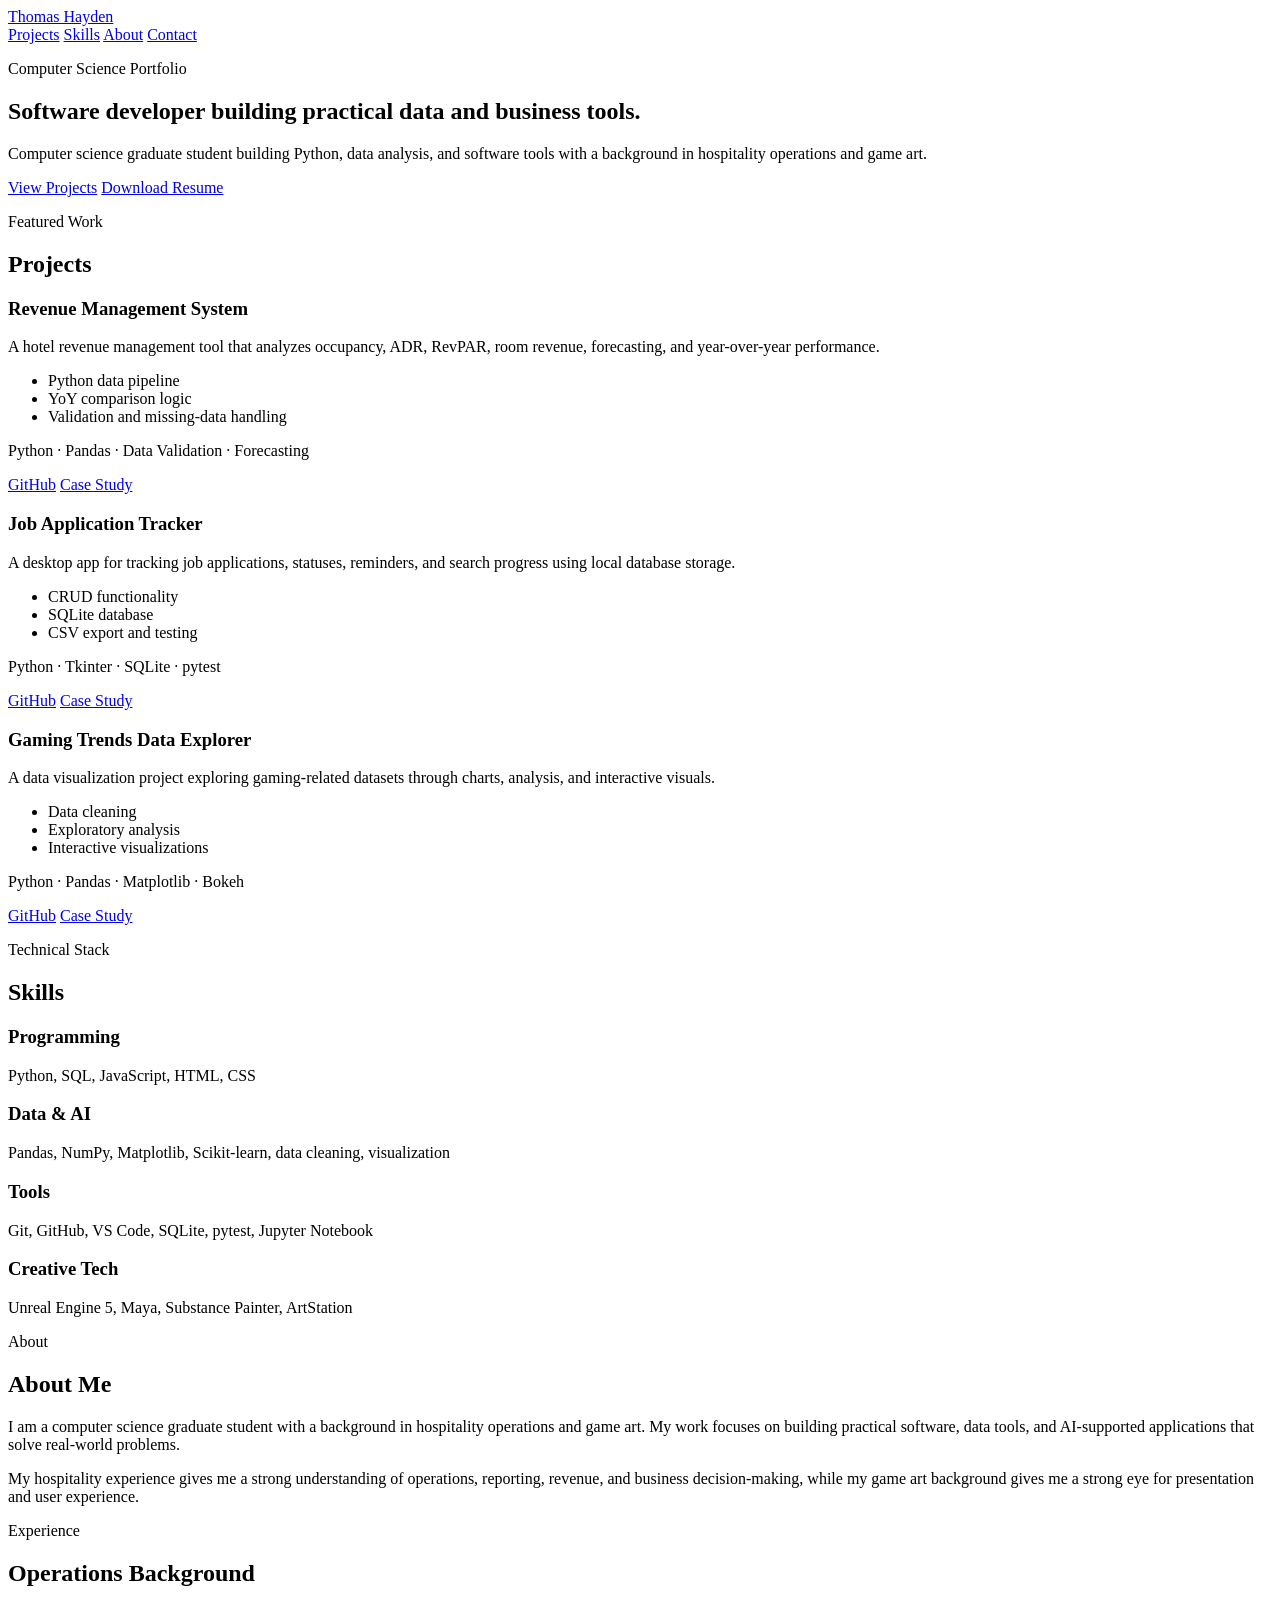
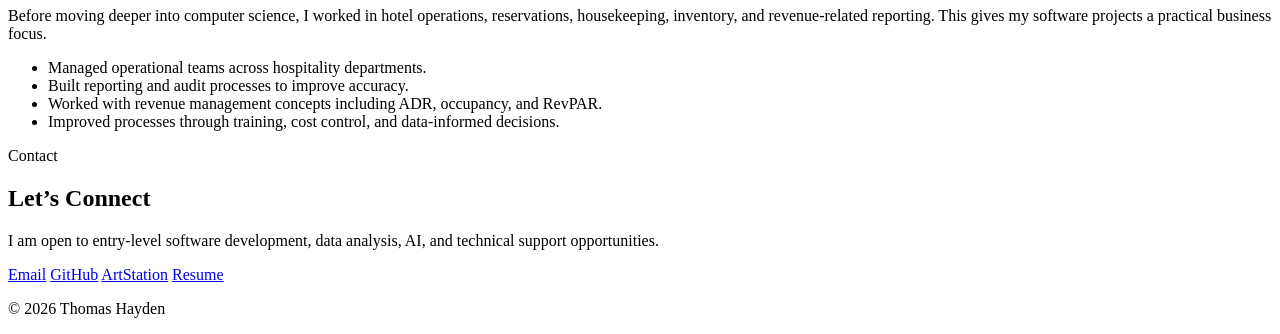
==== index.html @ ca27a449 "Create index.html for personal portfolio This is a new HTML file for a personal portfolio website, d" ====
<!DOCTYPE html>
<html lang="en">
<head>
  <meta charset="UTF-8" />
  <meta name="viewport" content="width=device-width, initial-scale=1.0" />

  <title>Thomas Hayden | Software Developer</title>
  <meta
    name="description"
    content="Thomas Hayden is a computer science graduate student building Python, data analysis, and software tools with a background in hospitality operations and game art."
  />

  <link rel="stylesheet" href="style.css" />
</head>
<body>

  <header class="site-header">
    <nav class="nav">
      <a href="#" class="logo">Thomas Hayden</a>

      <div class="nav-links">
        <a href="#projects">Projects</a>
        <a href="#skills">Skills</a>
        <a href="#about">About</a>
        <a href="#contact">Contact</a>
      </div>
    </nav>

    <section class="hero">
      <p class="eyebrow">Computer Science Portfolio</p>
      <h1>Software developer building practical data and business tools.</h1>
      <p class="hero-text">
        Computer science graduate student building Python, data analysis, and software tools
        with a background in hospitality operations and game art.
      </p>

      <div class="hero-buttons">
        <a href="#projects" class="button primary">View Projects</a>
        <a href="assets/resume.pdf" class="button secondary">Download Resume</a>
      </div>
    </section>
  </header>

  <main>

    <section id="projects" class="section">
      <div class="section-heading">
        <p class="eyebrow">Featured Work</p>
        <h2>Projects</h2>
      </div>

      <div class="project-grid">

        <article class="project-card">
          <h3>Revenue Management System</h3>
          <p>
            A hotel revenue management tool that analyzes occupancy, ADR, RevPAR,
            room revenue, forecasting, and year-over-year performance.
          </p>
          <ul>
            <li>Python data pipeline</li>
            <li>YoY comparison logic</li>
            <li>Validation and missing-data handling</li>
          </ul>
          <p class="tech">Python · Pandas · Data Validation · Forecasting</p>
          <div class="project-links">
            <a href="#">GitHub</a>
            <a href="#">Case Study</a>
          </div>
        </article>

        <article class="project-card">
          <h3>Job Application Tracker</h3>
          <p>
            A desktop app for tracking job applications, statuses, reminders,
            and search progress using local database storage.
          </p>
          <ul>
            <li>CRUD functionality</li>
            <li>SQLite database</li>
            <li>CSV export and testing</li>
          </ul>
          <p class="tech">Python · Tkinter · SQLite · pytest</p>
          <div class="project-links">
            <a href="#">GitHub</a>
            <a href="#">Case Study</a>
          </div>
        </article>

        <article class="project-card">
          <h3>Gaming Trends Data Explorer</h3>
          <p>
            A data visualization project exploring gaming-related datasets
            through charts, analysis, and interactive visuals.
          </p>
          <ul>
            <li>Data cleaning</li>
            <li>Exploratory analysis</li>
            <li>Interactive visualizations</li>
          </ul>
          <p class="tech">Python · Pandas · Matplotlib · Bokeh</p>
          <div class="project-links">
            <a href="#">GitHub</a>
            <a href="#">Case Study</a>
          </div>
        </article>

      </div>
    </section>

    <section id="skills" class="section">
      <div class="section-heading">
        <p class="eyebrow">Technical Stack</p>
        <h2>Skills</h2>
      </div>

      <div class="skills-grid">
        <div>
          <h3>Programming</h3>
          <p>Python, SQL, JavaScript, HTML, CSS</p>
        </div>

        <div>
          <h3>Data & AI</h3>
          <p>Pandas, NumPy, Matplotlib, Scikit-learn, data cleaning, visualization</p>
        </div>

        <div>
          <h3>Tools</h3>
          <p>Git, GitHub, VS Code, SQLite, pytest, Jupyter Notebook</p>
        </div>

        <div>
          <h3>Creative Tech</h3>
          <p>Unreal Engine 5, Maya, Substance Painter, ArtStation</p>
        </div>
      </div>
    </section>

    <section id="about" class="section about-section">
      <div class="section-heading">
        <p class="eyebrow">About</p>
        <h2>About Me</h2>
      </div>

      <p>
        I am a computer science graduate student with a background in hospitality
        operations and game art. My work focuses on building practical software,
        data tools, and AI-supported applications that solve real-world problems.
      </p>

      <p>
        My hospitality experience gives me a strong understanding of operations,
        reporting, revenue, and business decision-making, while my game art background
        gives me a strong eye for presentation and user experience.
      </p>
    </section>

    <section class="section">
      <div class="section-heading">
        <p class="eyebrow">Experience</p>
        <h2>Operations Background</h2>
      </div>

      <div class="experience-card">
        <p>
          Before moving deeper into computer science, I worked in hotel operations,
          reservations, housekeeping, inventory, and revenue-related reporting.
          This gives my software projects a practical business focus.
        </p>

        <ul>
          <li>Managed operational teams across hospitality departments.</li>
          <li>Built reporting and audit processes to improve accuracy.</li>
          <li>Worked with revenue management concepts including ADR, occupancy, and RevPAR.</li>
          <li>Improved processes through training, cost control, and data-informed decisions.</li>
        </ul>
      </div>
    </section>

    <section id="contact" class="section contact-section">
      <div class="section-heading">
        <p class="eyebrow">Contact</p>
        <h2>Let’s Connect</h2>
      </div>

      <p>
        I am open to entry-level software development, data analysis, AI,
        and technical support opportunities.
      </p>

      <div class="contact-links">
        <a href="mailto:cs.thomash@gmail.com">Email</a>
        <a href="https://github.com/l0ckendl0l">GitHub</a>
        <a href="https://www.artstation.com/lockend">ArtStation</a>
        <a href="assets/resume.pdf">Resume</a>
      </div>
    </section>

  </main>

  <footer>
    <p>© 2026 Thomas Hayden</p>
  </footer>

</body>
</html>
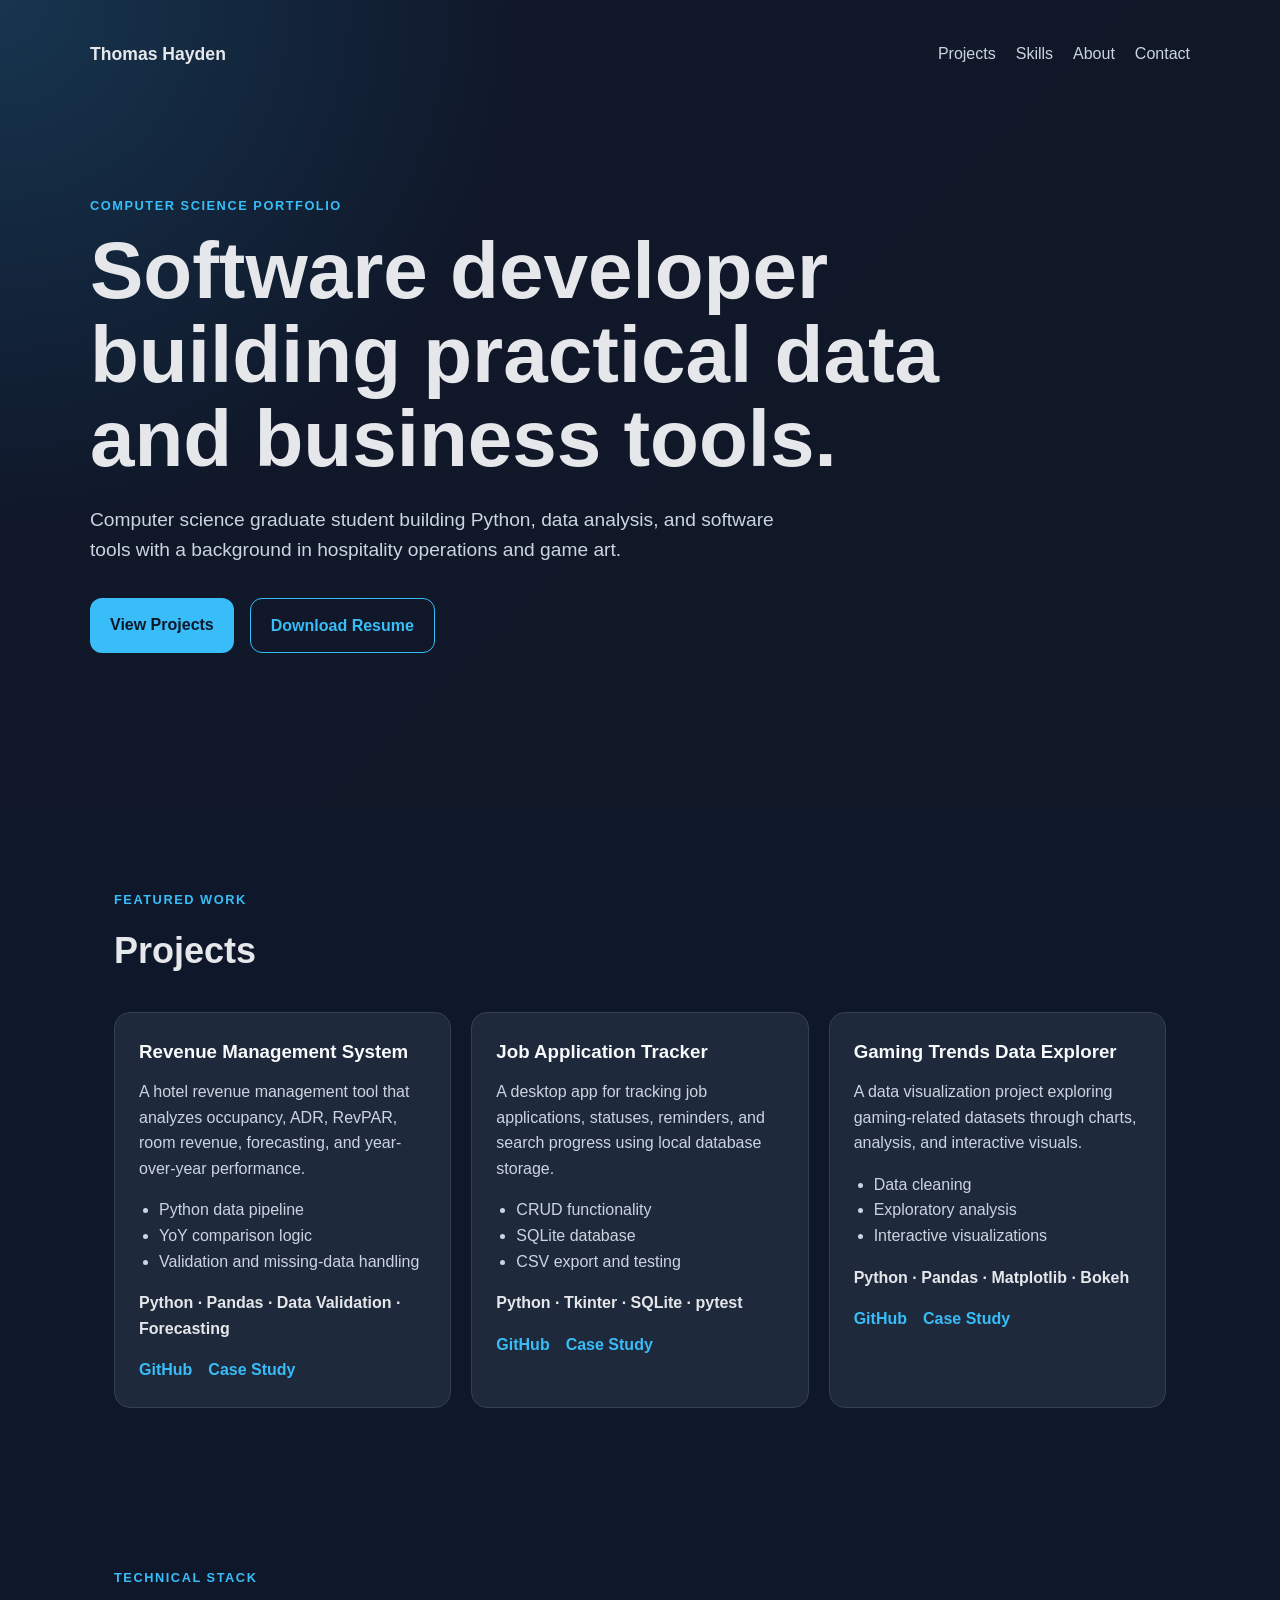
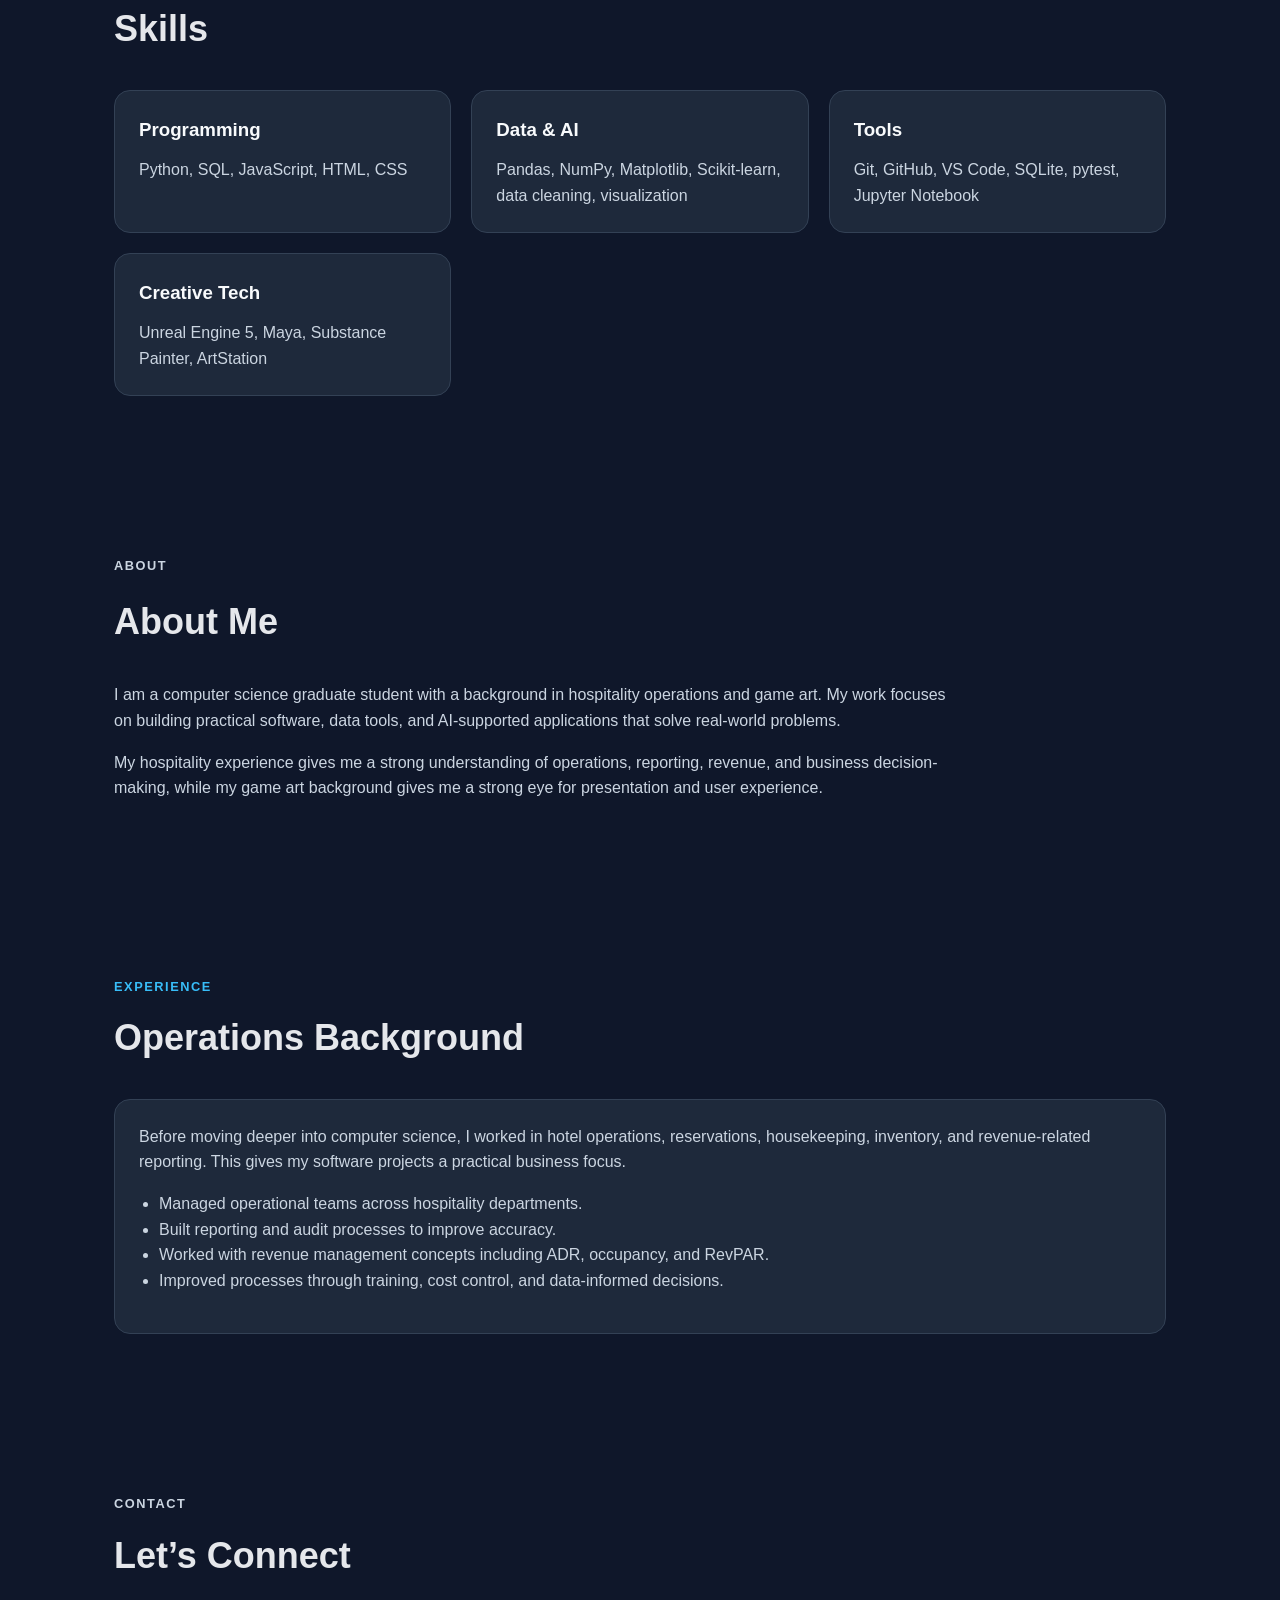
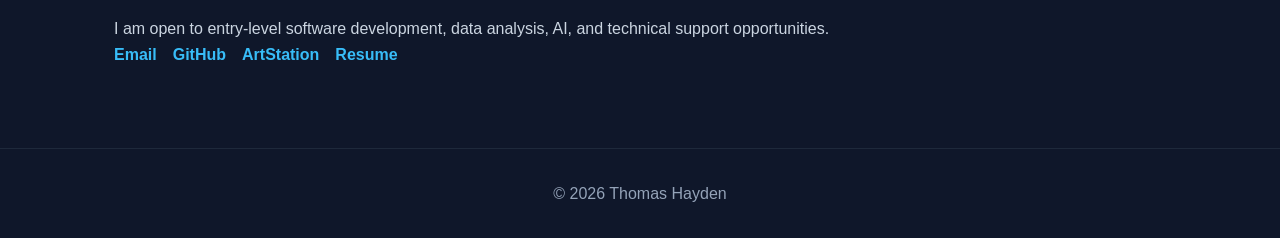
==== commit e2d14124: "Add favicon links and web manifest to index.html Added multiple favicon links and a manifest for bet" ====
--- a/index.html
+++ b/index.html
@@ -9,6 +9,12 @@
     name="description"
     content="Thomas Hayden is a computer science graduate student building Python, data analysis, and software tools with a background in hospitality operations and game art."
   />
+
+  <link rel="icon" href="favicon.ico" />
+  <link rel="icon" type="image/png" sizes="32x32" href="favicon-32x32.png" />
+  <link rel="icon" type="image/png" sizes="16x16" href="favicon-16x16.png" />
+  <link rel="apple-touch-icon" href="apple-touch-icon.png" />
+  <link rel="manifest" href="site.webmanifest" />
 
   <link rel="stylesheet" href="style.css" />
 </head>
--- a/style.css
+++ b/style.css
@@ -0,0 +1,197 @@
+* {
+  box-sizing: border-box;
+  margin: 0;
+  padding: 0;
+}
+
+html {
+  scroll-behavior: smooth;
+}
+
+body {
+  font-family: Arial, Helvetica, sans-serif;
+  background: #0f172a;
+  color: #e5e7eb;
+  line-height: 1.6;
+}
+
+a {
+  color: inherit;
+  text-decoration: none;
+}
+
+.site-header {
+  min-height: 90vh;
+  padding: 1.5rem;
+  background:
+    radial-gradient(circle at top left, rgba(56, 189, 248, 0.18), transparent 35%),
+    linear-gradient(135deg, #0f172a, #111827);
+}
+
+.nav {
+  max-width: 1100px;
+  margin: 0 auto;
+  padding: 1rem 0;
+  display: flex;
+  justify-content: space-between;
+  align-items: center;
+}
+
+.logo {
+  font-weight: 700;
+  font-size: 1.1rem;
+}
+
+.nav-links {
+  display: flex;
+  gap: 1.25rem;
+  color: #cbd5e1;
+}
+
+.nav-links a:hover {
+  color: #38bdf8;
+}
+
+.hero {
+  max-width: 1100px;
+  margin: 0 auto;
+  padding: 7rem 0 4rem;
+}
+
+.eyebrow {
+  color: #38bdf8;
+  font-weight: 700;
+  text-transform: uppercase;
+  letter-spacing: 0.12em;
+  font-size: 0.8rem;
+  margin-bottom: 0.75rem;
+}
+
+.hero h1 {
+  max-width: 850px;
+  font-size: clamp(2.5rem, 7vw, 5rem);
+  line-height: 1.05;
+  margin-bottom: 1.5rem;
+}
+
+.hero-text {
+  max-width: 700px;
+  color: #cbd5e1;
+  font-size: 1.2rem;
+  margin-bottom: 2rem;
+}
+
+.hero-buttons,
+.contact-links,
+.project-links {
+  display: flex;
+  flex-wrap: wrap;
+  gap: 1rem;
+}
+
+.button {
+  padding: 0.85rem 1.25rem;
+  border-radius: 0.75rem;
+  font-weight: 700;
+}
+
+.button.primary {
+  background: #38bdf8;
+  color: #0f172a;
+}
+
+.button.secondary {
+  border: 1px solid #38bdf8;
+  color: #38bdf8;
+}
+
+.section {
+  max-width: 1100px;
+  margin: 0 auto;
+  padding: 5rem 1.5rem;
+}
+
+.section-heading {
+  margin-bottom: 2rem;
+}
+
+.section h2 {
+  font-size: 2.25rem;
+}
+
+.project-grid,
+.skills-grid {
+  display: grid;
+  grid-template-columns: repeat(3, 1fr);
+  gap: 1.25rem;
+}
+
+.project-card,
+.skills-grid div,
+.experience-card {
+  background: #1e293b;
+  border: 1px solid #334155;
+  border-radius: 1rem;
+  padding: 1.5rem;
+}
+
+.project-card h3,
+.skills-grid h3 {
+  margin-bottom: 0.75rem;
+  color: #f8fafc;
+}
+
+.project-card p,
+.skills-grid p,
+.about-section p,
+.experience-card p,
+.contact-section p {
+  color: #cbd5e1;
+}
+
+.project-card ul,
+.experience-card ul {
+  margin: 1rem 0 1rem 1.25rem;
+  color: #cbd5e1;
+}
+
+.tech {
+  font-weight: 700;
+  color: #e5e7eb !important;
+  margin-bottom: 1rem;
+}
+
+.project-links a,
+.contact-links a {
+  color: #38bdf8;
+  font-weight: 700;
+}
+
+.about-section p {
+  max-width: 850px;
+  margin-bottom: 1rem;
+}
+
+footer {
+  text-align: center;
+  padding: 2rem;
+  color: #94a3b8;
+  border-top: 1px solid #1e293b;
+}
+
+@media (max-width: 800px) {
+  .nav {
+    align-items: flex-start;
+    gap: 1rem;
+    flex-direction: column;
+  }
+
+  .project-grid,
+  .skills-grid {
+    grid-template-columns: 1fr;
+  }
+
+  .hero {
+    padding-top: 4rem;
+  }
+}
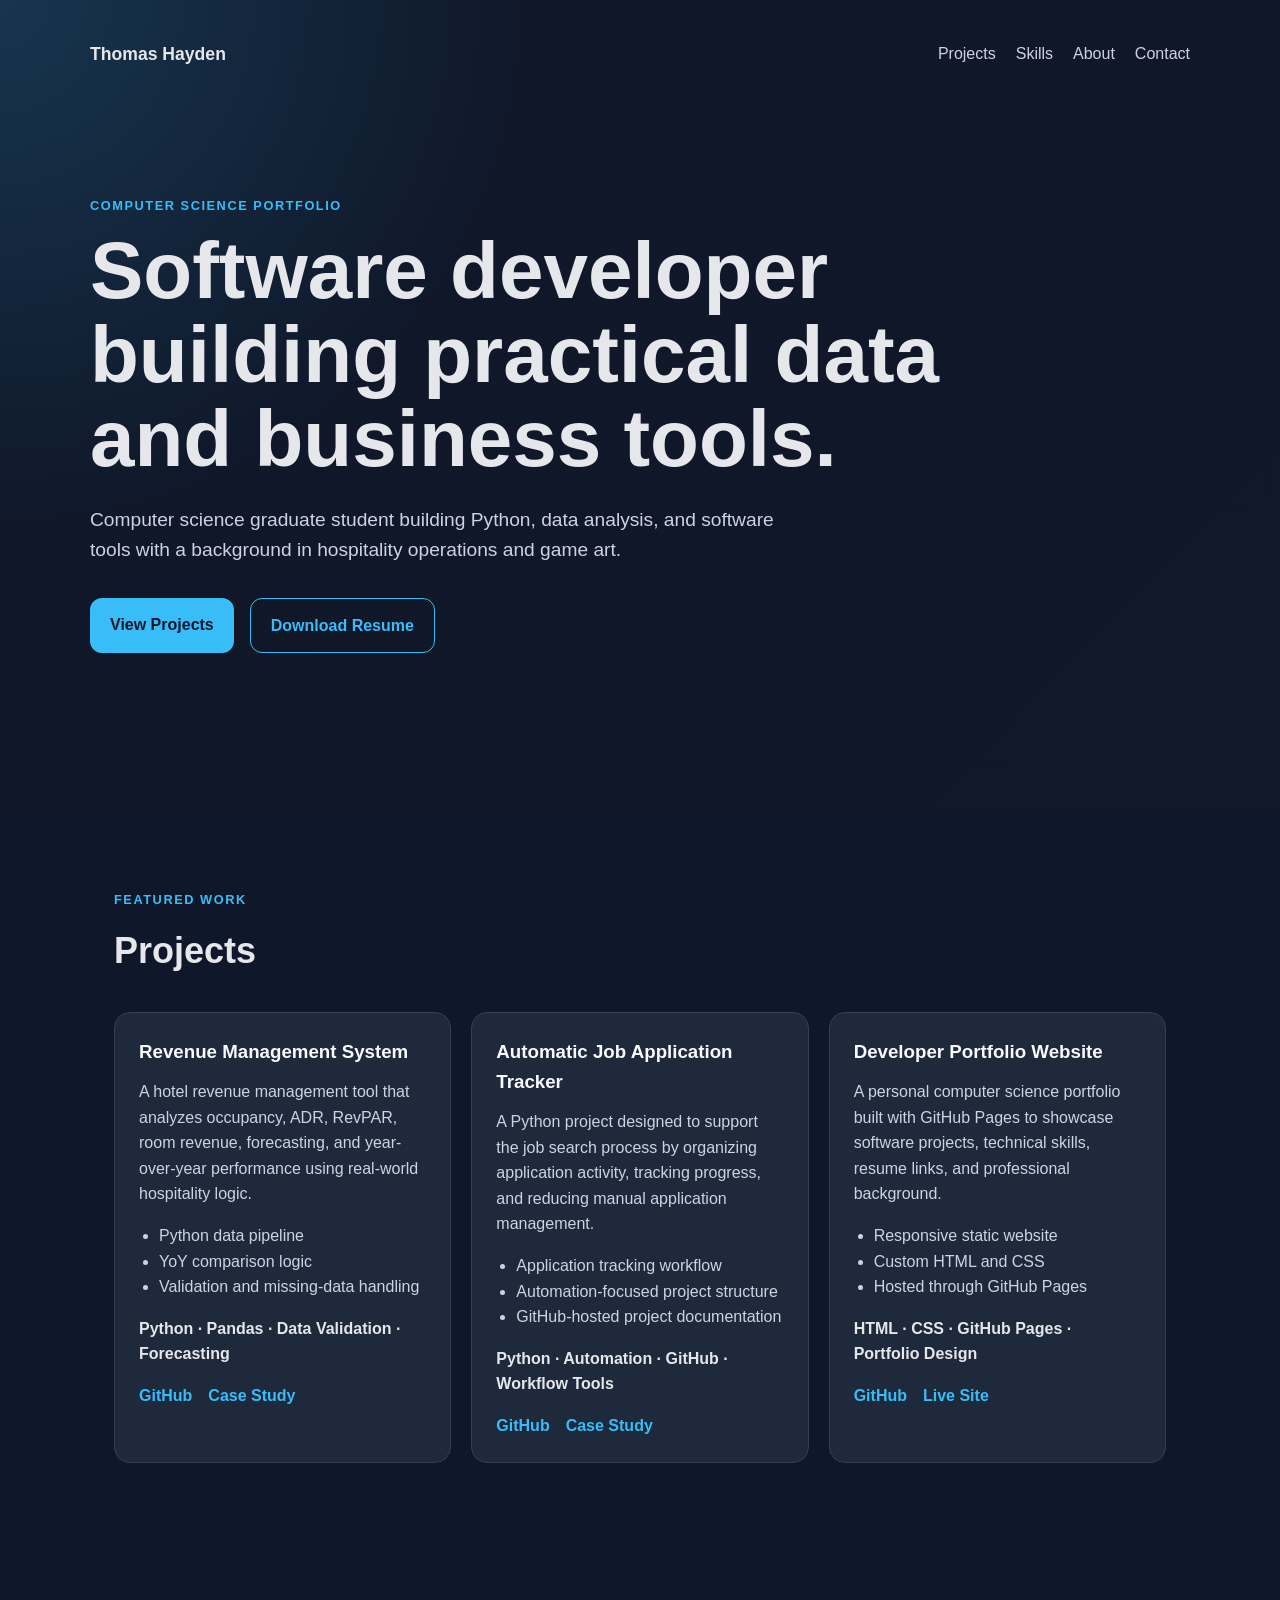
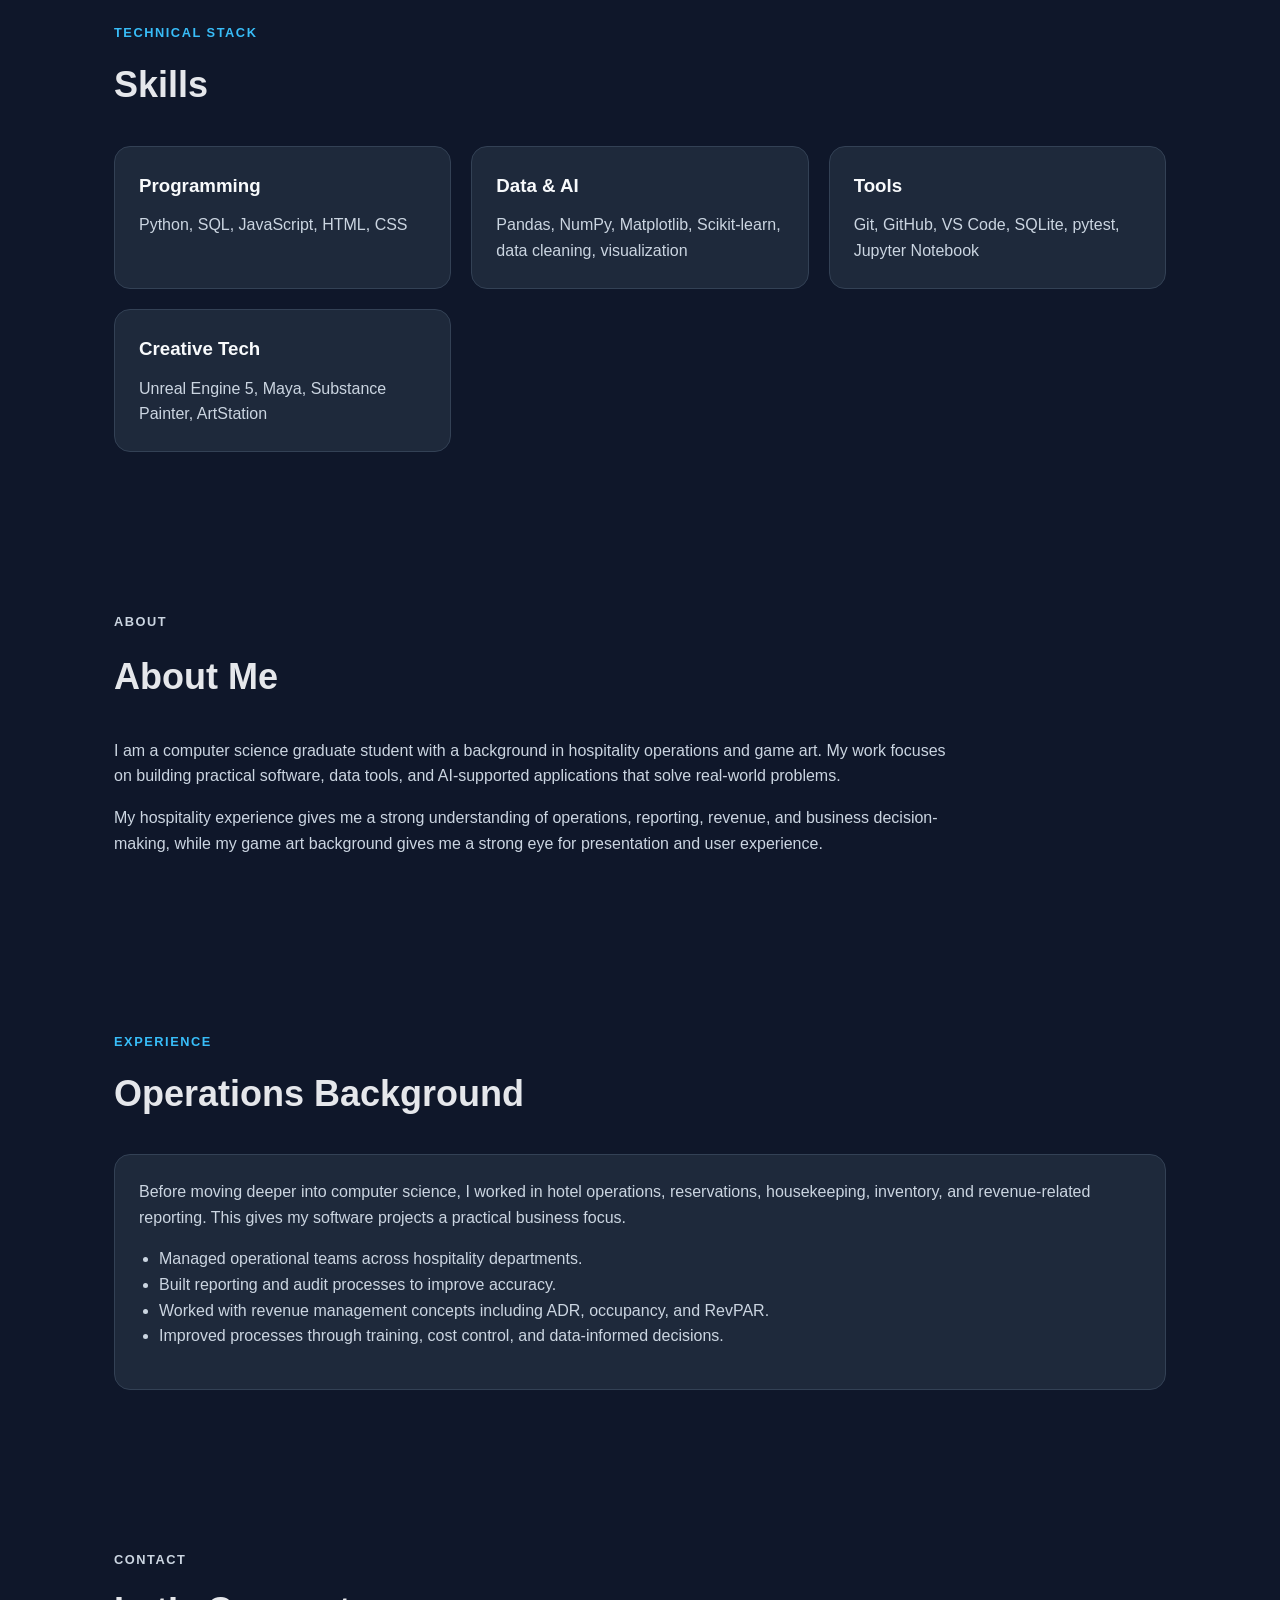
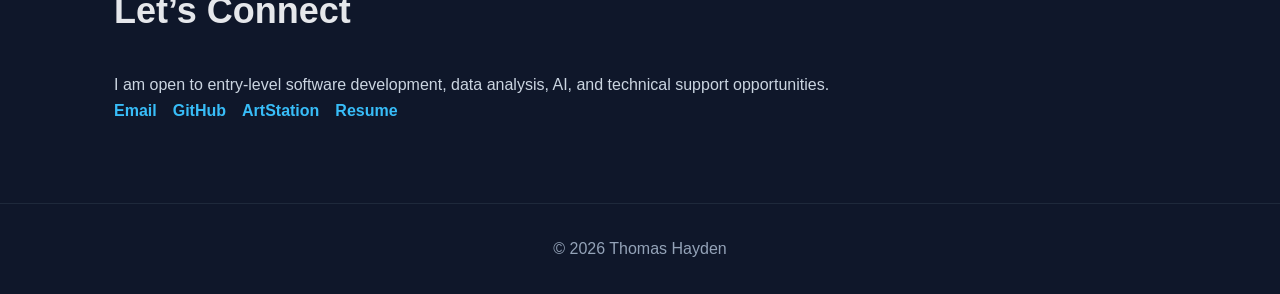
==== commit 827a5553: "Update project descriptions and links in index.html" ====
--- a/index.html
+++ b/index.html
@@ -18,6 +18,7 @@
 
   <link rel="stylesheet" href="style.css" />
 </head>
+
 <body>
 
   <header class="site-header">
@@ -42,7 +43,7 @@
 
       <div class="hero-buttons">
         <a href="#projects" class="button primary">View Projects</a>
-        <a href="assets/resume.pdf" class="button secondary">Download Resume</a>
+        <a href="assets/resume.pdf" class="button secondary" target="_blank">Download Resume</a>
       </div>
     </section>
   </header>
@@ -61,7 +62,7 @@
           <h3>Revenue Management System</h3>
           <p>
             A hotel revenue management tool that analyzes occupancy, ADR, RevPAR,
-            room revenue, forecasting, and year-over-year performance.
+            room revenue, forecasting, and year-over-year performance using real-world hospitality logic.
           </p>
           <ul>
             <li>Python data pipeline</li>
@@ -70,44 +71,44 @@
           </ul>
           <p class="tech">Python · Pandas · Data Validation · Forecasting</p>
           <div class="project-links">
-            <a href="#">GitHub</a>
-            <a href="#">Case Study</a>
+            <a href="https://github.com/L0ckEndL0L/Revenue-Management-Model" target="_blank">GitHub</a>
+            <a href="https://github.com/L0ckEndL0L/Revenue-Management-Model#readme" target="_blank">Case Study</a>
           </div>
         </article>
 
         <article class="project-card">
-          <h3>Job Application Tracker</h3>
+          <h3>Automatic Job Application Tracker</h3>
           <p>
-            A desktop app for tracking job applications, statuses, reminders,
-            and search progress using local database storage.
+            A Python project designed to support the job search process by organizing application activity,
+            tracking progress, and reducing manual application management.
           </p>
           <ul>
-            <li>CRUD functionality</li>
-            <li>SQLite database</li>
-            <li>CSV export and testing</li>
+            <li>Application tracking workflow</li>
+            <li>Automation-focused project structure</li>
+            <li>GitHub-hosted project documentation</li>
           </ul>
-          <p class="tech">Python · Tkinter · SQLite · pytest</p>
+          <p class="tech">Python · Automation · GitHub · Workflow Tools</p>
           <div class="project-links">
-            <a href="#">GitHub</a>
-            <a href="#">Case Study</a>
+            <a href="https://github.com/L0ckEndL0L/Automatic-Job-Application" target="_blank">GitHub</a>
+            <a href="https://github.com/L0ckEndL0L/Automatic-Job-Application#readme" target="_blank">Case Study</a>
           </div>
         </article>
 
         <article class="project-card">
-          <h3>Gaming Trends Data Explorer</h3>
+          <h3>Developer Portfolio Website</h3>
           <p>
-            A data visualization project exploring gaming-related datasets
-            through charts, analysis, and interactive visuals.
+            A personal computer science portfolio built with GitHub Pages to showcase software projects,
+            technical skills, resume links, and professional background.
           </p>
           <ul>
-            <li>Data cleaning</li>
-            <li>Exploratory analysis</li>
-            <li>Interactive visualizations</li>
+            <li>Responsive static website</li>
+            <li>Custom HTML and CSS</li>
+            <li>Hosted through GitHub Pages</li>
           </ul>
-          <p class="tech">Python · Pandas · Matplotlib · Bokeh</p>
+          <p class="tech">HTML · CSS · GitHub Pages · Portfolio Design</p>
           <div class="project-links">
-            <a href="#">GitHub</a>
-            <a href="#">Case Study</a>
+            <a href="https://github.com/L0ckEndL0L/l0ckendl0l.github.io" target="_blank">GitHub</a>
+            <a href="https://l0ckendl0l.github.io/" target="_blank">Live Site</a>
           </div>
         </article>
 
@@ -197,9 +198,9 @@
 
       <div class="contact-links">
         <a href="mailto:cs.thomash@gmail.com">Email</a>
-        <a href="https://github.com/l0ckendl0l">GitHub</a>
-        <a href="https://www.artstation.com/lockend">ArtStation</a>
-        <a href="assets/resume.pdf">Resume</a>
+        <a href="https://github.com/L0ckEndL0L" target="_blank">GitHub</a>
+        <a href="https://www.artstation.com/lockend" target="_blank">ArtStation</a>
+        <a href="assets/resume.pdf" target="_blank">Resume</a>
       </div>
     </section>
 
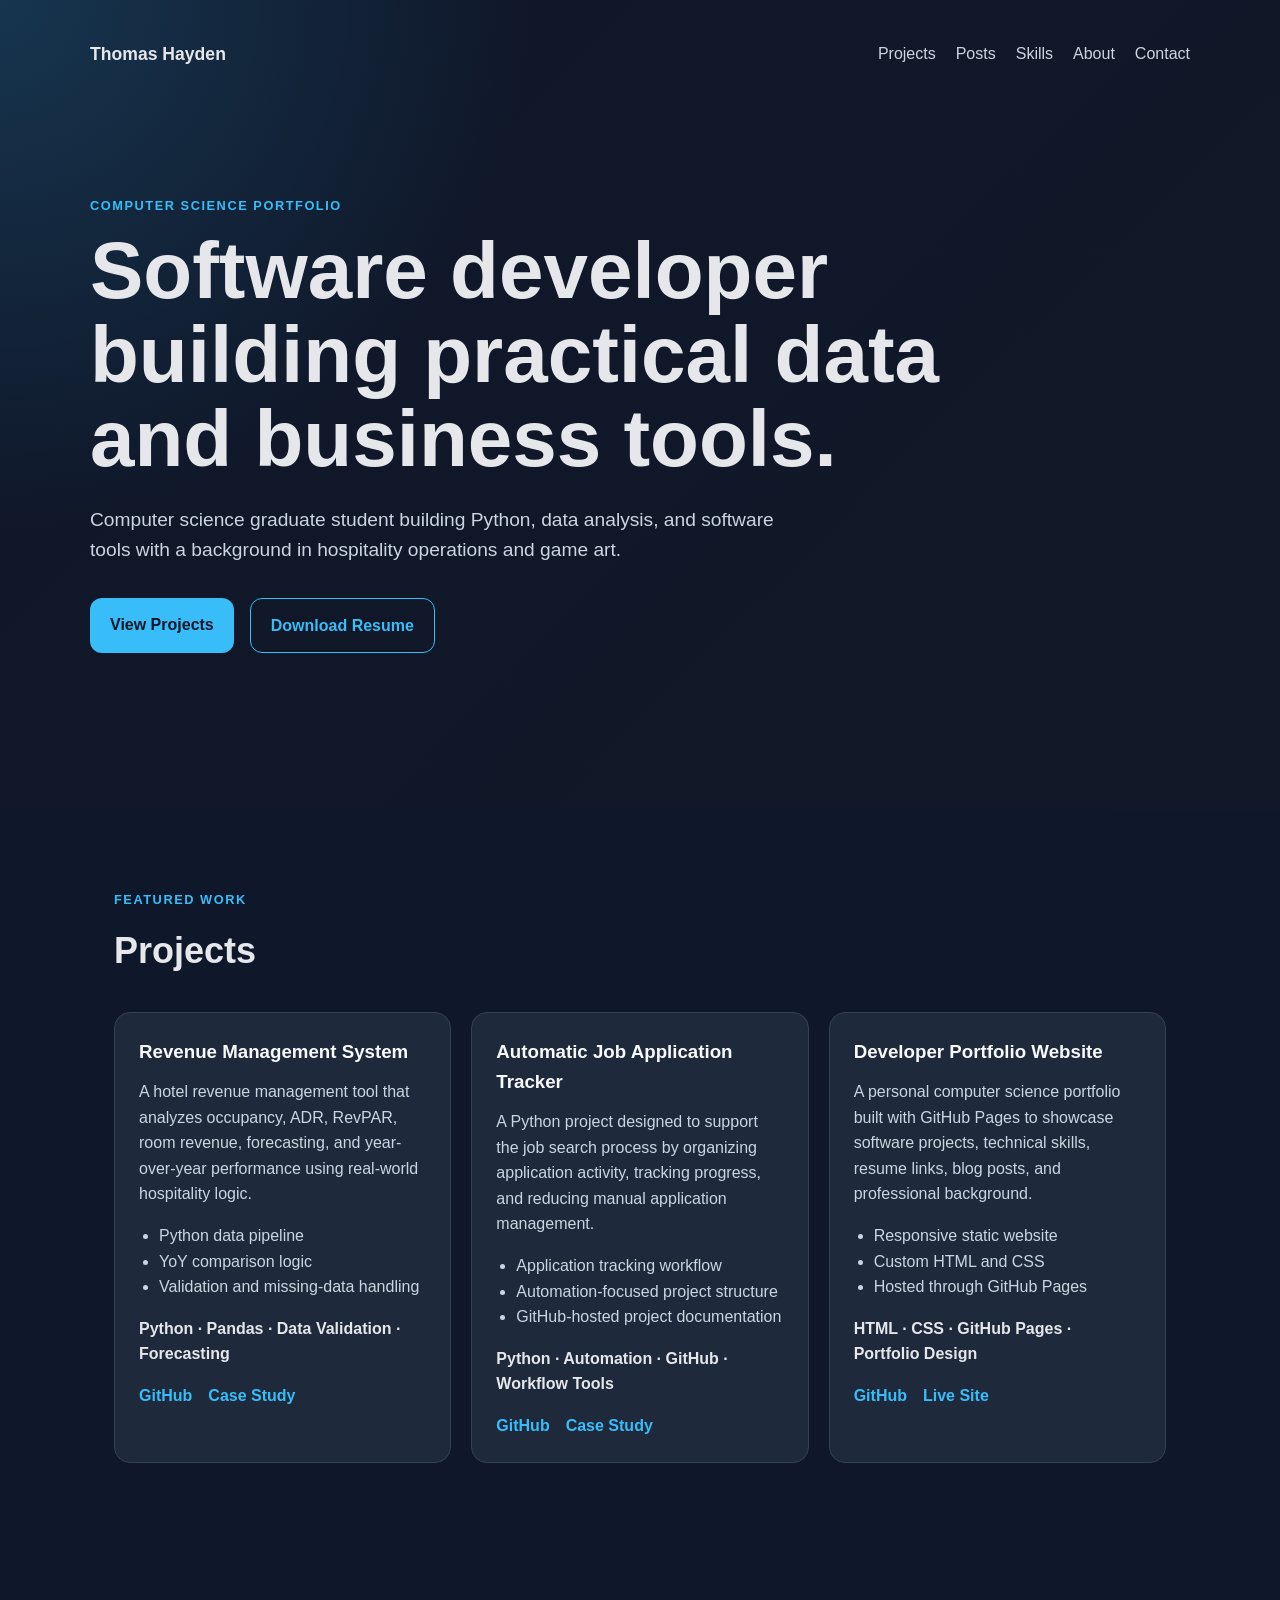
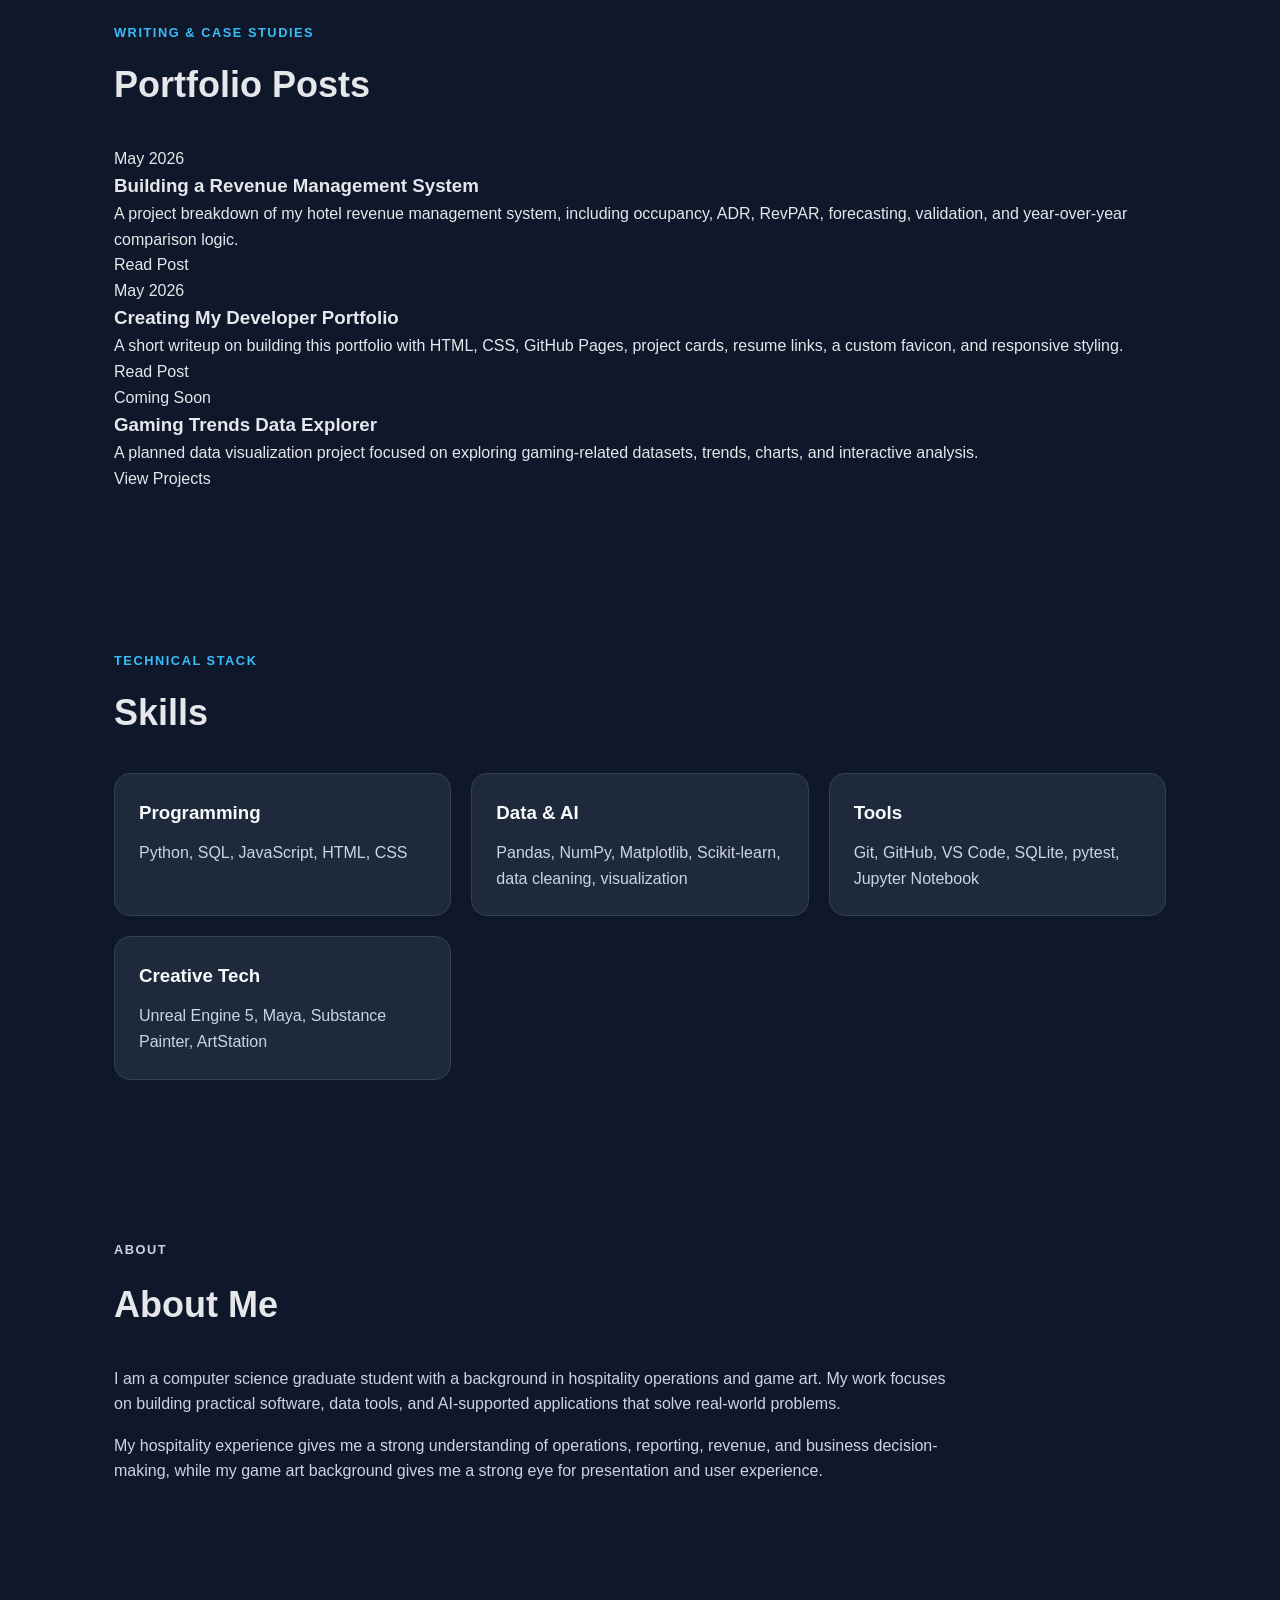
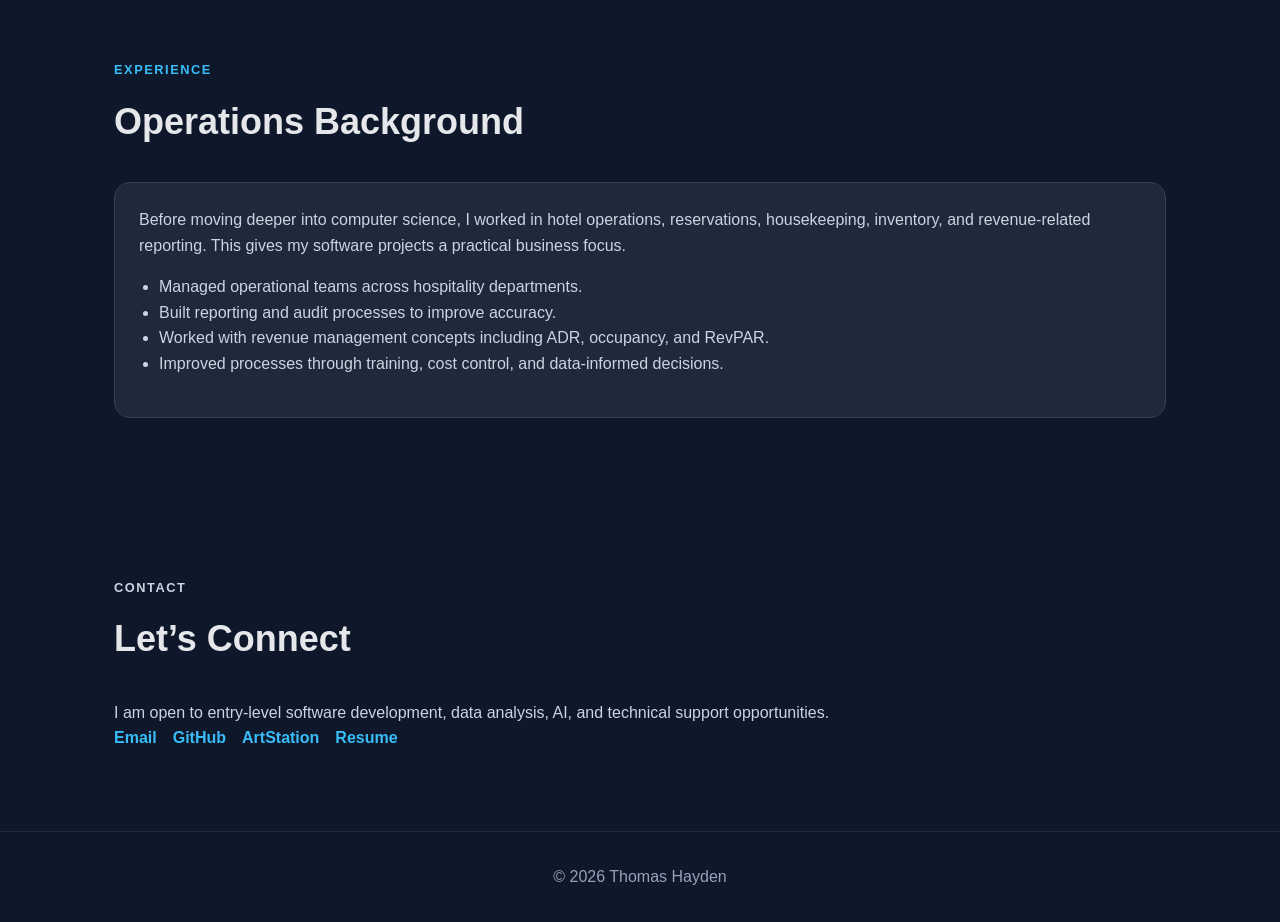
==== commit c19398f7: "Enhance portfolio with posts section and updates Added new section for posts and updated project des" ====
--- a/index.html
+++ b/index.html
@@ -27,6 +27,7 @@
 
       <div class="nav-links">
         <a href="#projects">Projects</a>
+        <a href="#posts">Posts</a>
         <a href="#skills">Skills</a>
         <a href="#about">About</a>
         <a href="#contact">Contact</a>
@@ -35,7 +36,9 @@
 
     <section class="hero">
       <p class="eyebrow">Computer Science Portfolio</p>
+
       <h1>Software developer building practical data and business tools.</h1>
+
       <p class="hero-text">
         Computer science graduate student building Python, data analysis, and software tools
         with a background in hospitality operations and game art.
@@ -59,6 +62,7 @@
       <div class="project-grid">
 
         <article class="project-card">
+          <div class="card-topline"></div>
           <h3>Revenue Management System</h3>
           <p>
             A hotel revenue management tool that analyzes occupancy, ADR, RevPAR,
@@ -77,6 +81,7 @@
         </article>
 
         <article class="project-card">
+          <div class="card-topline"></div>
           <h3>Automatic Job Application Tracker</h3>
           <p>
             A Python project designed to support the job search process by organizing application activity,
@@ -95,10 +100,11 @@
         </article>
 
         <article class="project-card">
+          <div class="card-topline"></div>
           <h3>Developer Portfolio Website</h3>
           <p>
             A personal computer science portfolio built with GitHub Pages to showcase software projects,
-            technical skills, resume links, and professional background.
+            technical skills, resume links, blog posts, and professional background.
           </p>
           <ul>
             <li>Responsive static website</li>
@@ -115,6 +121,47 @@
       </div>
     </section>
 
+    <section id="posts" class="section">
+      <div class="section-heading">
+        <p class="eyebrow">Writing & Case Studies</p>
+        <h2>Portfolio Posts</h2>
+      </div>
+
+      <div class="post-grid">
+
+        <article class="post-card">
+          <p class="post-date">May 2026</p>
+          <h3>Building a Revenue Management System</h3>
+          <p>
+            A project breakdown of my hotel revenue management system, including occupancy,
+            ADR, RevPAR, forecasting, validation, and year-over-year comparison logic.
+          </p>
+          <a href="https://github.com/L0ckEndL0L/Revenue-Management-Model#readme" target="_blank">Read Post</a>
+        </article>
+
+        <article class="post-card">
+          <p class="post-date">May 2026</p>
+          <h3>Creating My Developer Portfolio</h3>
+          <p>
+            A short writeup on building this portfolio with HTML, CSS, GitHub Pages,
+            project cards, resume links, a custom favicon, and responsive styling.
+          </p>
+          <a href="https://github.com/L0ckEndL0L/l0ckendl0l.github.io#readme" target="_blank">Read Post</a>
+        </article>
+
+        <article class="post-card">
+          <p class="post-date">Coming Soon</p>
+          <h3>Gaming Trends Data Explorer</h3>
+          <p>
+            A planned data visualization project focused on exploring gaming-related datasets,
+            trends, charts, and interactive analysis.
+          </p>
+          <a href="#projects">View Projects</a>
+        </article>
+
+      </div>
+    </section>
+
     <section id="skills" class="section">
       <div class="section-heading">
         <p class="eyebrow">Technical Stack</p>
@@ -122,22 +169,22 @@
       </div>
 
       <div class="skills-grid">
-        <div>
+        <div class="skill-card">
           <h3>Programming</h3>
           <p>Python, SQL, JavaScript, HTML, CSS</p>
         </div>
 
-        <div>
+        <div class="skill-card">
           <h3>Data & AI</h3>
           <p>Pandas, NumPy, Matplotlib, Scikit-learn, data cleaning, visualization</p>
         </div>
 
-        <div>
+        <div class="skill-card">
           <h3>Tools</h3>
           <p>Git, GitHub, VS Code, SQLite, pytest, Jupyter Notebook</p>
         </div>
 
-        <div>
+        <div class="skill-card">
           <h3>Creative Tech</h3>
           <p>Unreal Engine 5, Maya, Substance Painter, ArtStation</p>
         </div>
@@ -150,17 +197,19 @@
         <h2>About Me</h2>
       </div>
 
-      <p>
-        I am a computer science graduate student with a background in hospitality
-        operations and game art. My work focuses on building practical software,
-        data tools, and AI-supported applications that solve real-world problems.
-      </p>
-
-      <p>
-        My hospitality experience gives me a strong understanding of operations,
-        reporting, revenue, and business decision-making, while my game art background
-        gives me a strong eye for presentation and user experience.
-      </p>
+      <div class="about-card">
+        <p>
+          I am a computer science graduate student with a background in hospitality
+          operations and game art. My work focuses on building practical software,
+          data tools, and AI-supported applications that solve real-world problems.
+        </p>
+
+        <p>
+          My hospitality experience gives me a strong understanding of operations,
+          reporting, revenue, and business decision-making, while my game art background
+          gives me a strong eye for presentation and user experience.
+        </p>
+      </div>
     </section>
 
     <section class="section">
@@ -191,16 +240,18 @@
         <h2>Let’s Connect</h2>
       </div>
 
-      <p>
-        I am open to entry-level software development, data analysis, AI,
-        and technical support opportunities.
-      </p>
-
-      <div class="contact-links">
-        <a href="mailto:cs.thomash@gmail.com">Email</a>
-        <a href="https://github.com/L0ckEndL0L" target="_blank">GitHub</a>
-        <a href="https://www.artstation.com/lockend" target="_blank">ArtStation</a>
-        <a href="assets/resume.pdf" target="_blank">Resume</a>
+      <div class="contact-card">
+        <p>
+          I am open to entry-level software development, data analysis, AI,
+          and technical support opportunities.
+        </p>
+
+        <div class="contact-links">
+          <a href="mailto:cs.thomash@gmail.com">Email</a>
+          <a href="https://github.com/L0ckEndL0L" target="_blank">GitHub</a>
+          <a href="https://www.artstation.com/lockend" target="_blank">ArtStation</a>
+          <a href="assets/resume.pdf" target="_blank">Resume</a>
+        </div>
       </div>
     </section>
 
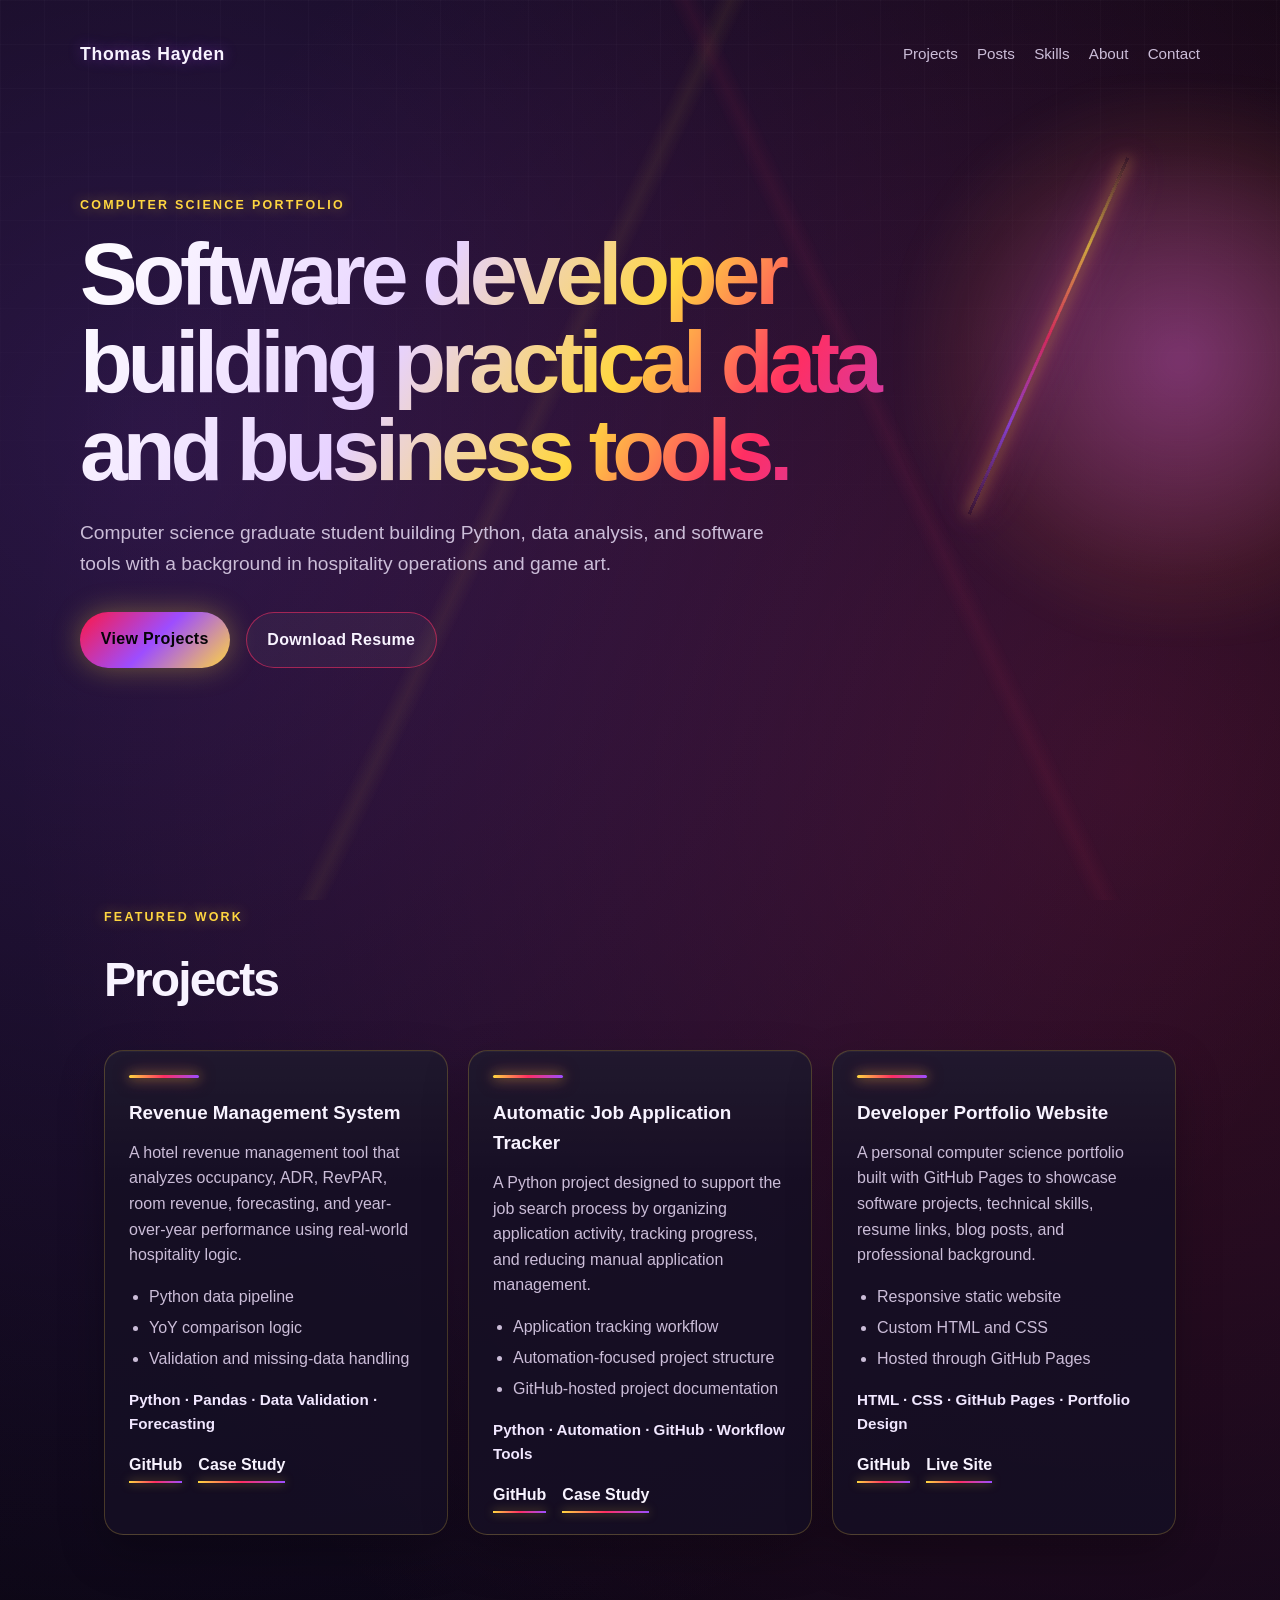
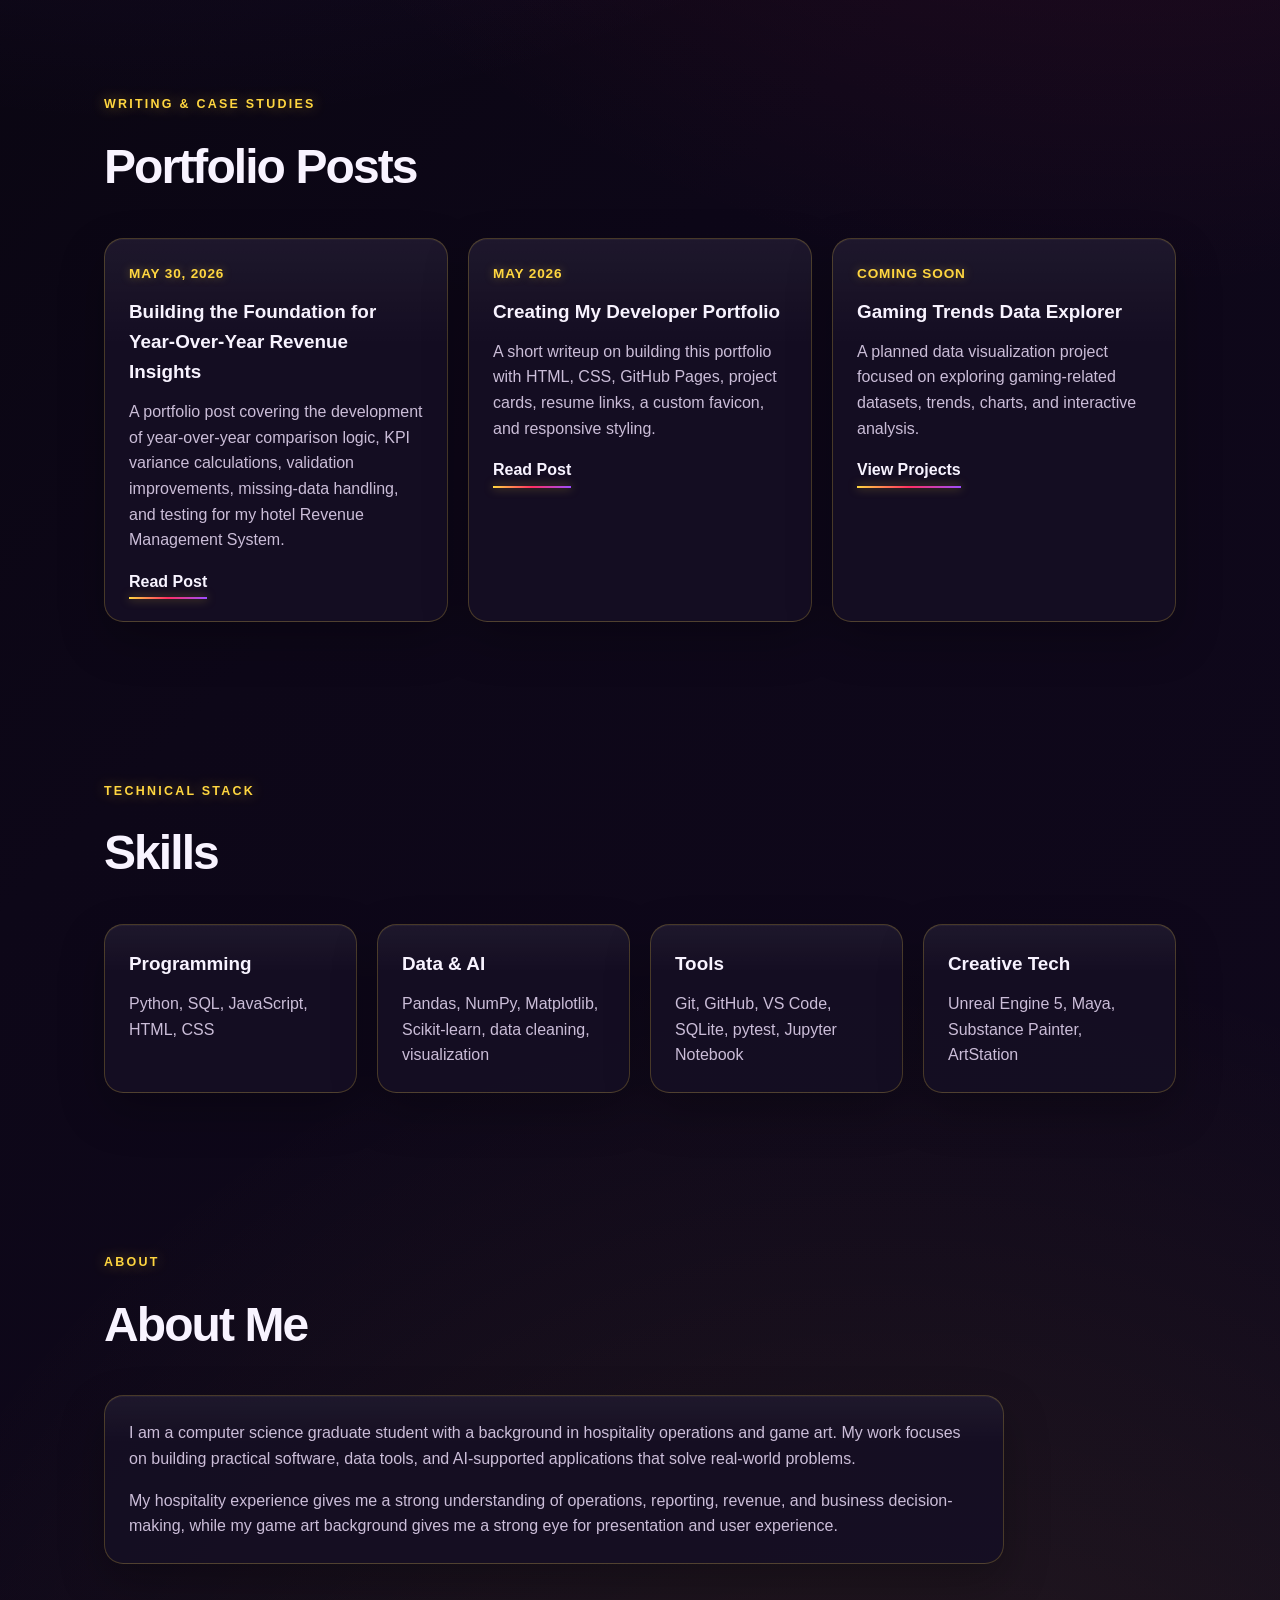
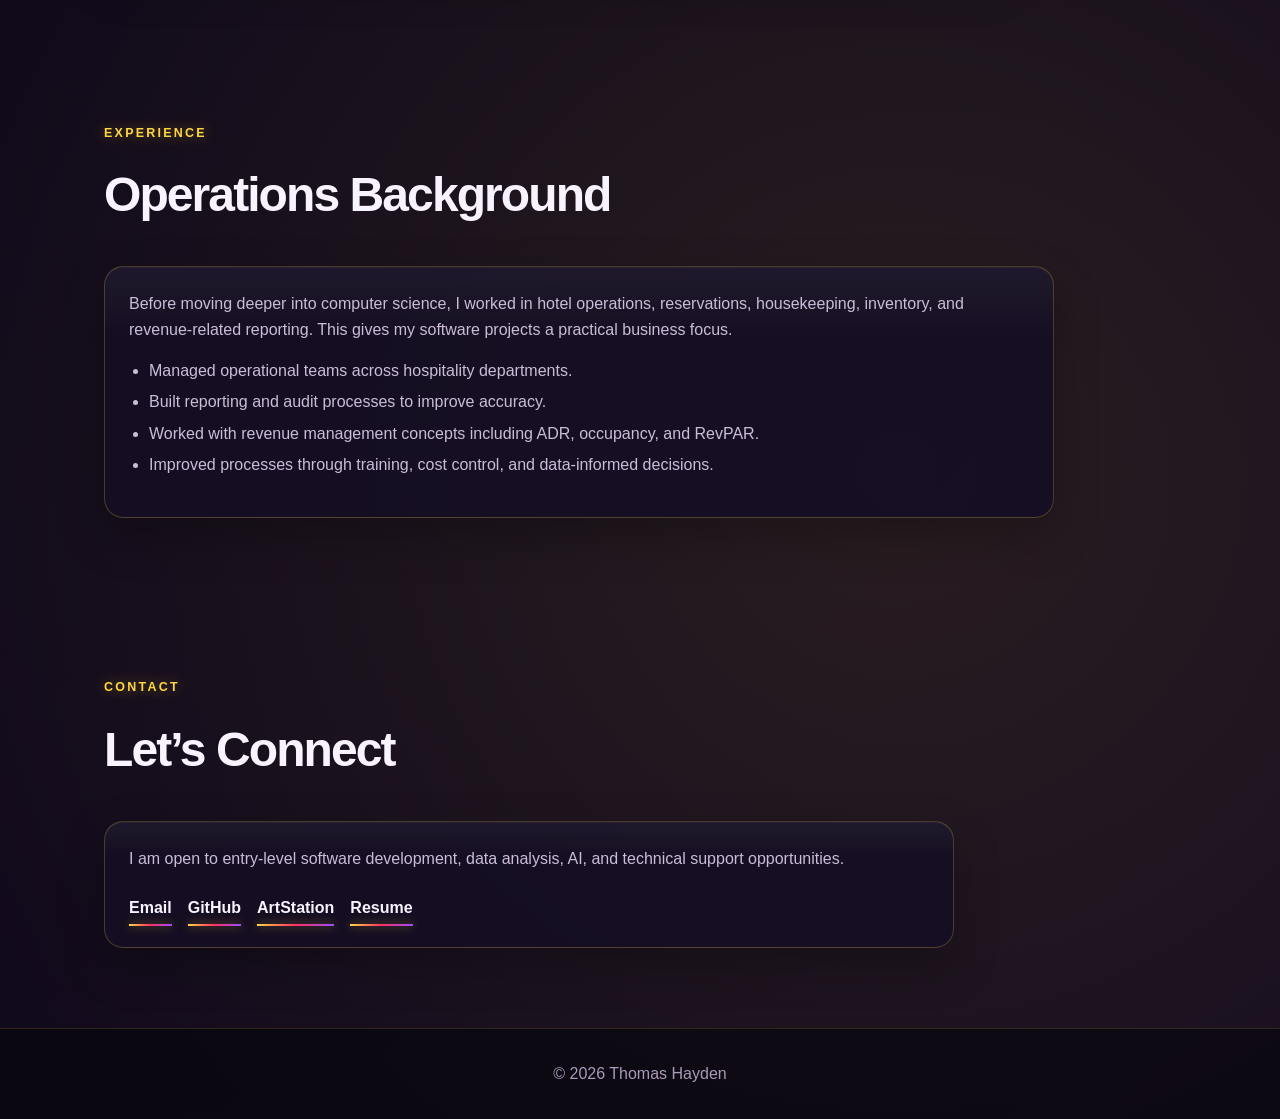
==== commit d7a35dec: "Revise post content and add version to stylesheet Updated post details and modified stylesheet link." ====
--- a/index.html
+++ b/index.html
@@ -16,7 +16,7 @@
   <link rel="apple-touch-icon" href="apple-touch-icon.png" />
   <link rel="manifest" href="site.webmanifest" />
 
-  <link rel="stylesheet" href="style.css" />
+  <link rel="stylesheet" href="style.css?v=4" />
 </head>
 
 <body>
@@ -130,13 +130,14 @@
       <div class="post-grid">
 
         <article class="post-card">
-          <p class="post-date">May 2026</p>
-          <h3>Building a Revenue Management System</h3>
-          <p>
-            A project breakdown of my hotel revenue management system, including occupancy,
-            ADR, RevPAR, forecasting, validation, and year-over-year comparison logic.
-          </p>
-          <a href="https://github.com/L0ckEndL0L/Revenue-Management-Model#readme" target="_blank">Read Post</a>
+          <p class="post-date">May 30, 2026</p>
+          <h3>Building the Foundation for Year-Over-Year Revenue Insights</h3>
+          <p>
+            A portfolio post covering the development of year-over-year comparison logic,
+            KPI variance calculations, validation improvements, missing-data handling,
+            and testing for my hotel Revenue Management System.
+          </p>
+          <a href="posts/rms-yoy-revenue-insights.html">Read Post</a>
         </article>
 
         <article class="post-card">
--- a/style.css
+++ b/style.css
@@ -4,15 +4,66 @@
   padding: 0;
 }
 
+:root {
+  --bg: #050408;
+  --bg-2: #0d0718;
+  --panel: rgba(22, 15, 36, 0.9);
+  --panel-strong: rgba(34, 22, 55, 0.95);
+
+  --border: rgba(255, 214, 64, 0.22);
+  --border-strong: rgba(255, 46, 99, 0.55);
+
+  --text: #f8f3ff;
+  --muted: #cbbdd8;
+  --muted-2: #a99ab9;
+
+  --purple: #9d4dff;
+  --violet: #6f2cff;
+  --pink: #ff2e63;
+  --red: #ff1744;
+  --yellow: #ffd640;
+  --gold: #ffb000;
+
+  --electric: #ffd640;
+  --shadow: rgba(255, 214, 64, 0.25);
+}
+
 html {
   scroll-behavior: smooth;
 }
 
 body {
   font-family: Arial, Helvetica, sans-serif;
-  background: #0f172a;
-  color: #e5e7eb;
+  background:
+    radial-gradient(circle at 12% 10%, rgba(157, 77, 255, 0.24), transparent 32%),
+    radial-gradient(circle at 88% 18%, rgba(255, 46, 99, 0.18), transparent 30%),
+    radial-gradient(circle at 70% 85%, rgba(255, 214, 64, 0.1), transparent 30%),
+    linear-gradient(135deg, var(--bg), var(--bg-2) 45%, #12091f);
+  color: var(--text);
   line-height: 1.6;
+  min-height: 100vh;
+}
+
+body::before {
+  content: "";
+  position: fixed;
+  inset: 0;
+  pointer-events: none;
+  background:
+    linear-gradient(rgba(255, 255, 255, 0.025) 1px, transparent 1px),
+    linear-gradient(90deg, rgba(255, 255, 255, 0.025) 1px, transparent 1px);
+  background-size: 44px 44px;
+  mask-image: linear-gradient(to bottom, rgba(0, 0, 0, 0.9), transparent 75%);
+}
+
+body::after {
+  content: "";
+  position: fixed;
+  inset: 0;
+  pointer-events: none;
+  background:
+    linear-gradient(115deg, transparent 0%, transparent 42%, rgba(255, 214, 64, 0.06) 43%, transparent 44%),
+    linear-gradient(65deg, transparent 0%, transparent 64%, rgba(255, 46, 99, 0.06) 65%, transparent 66%);
 }
 
 a {
@@ -21,15 +72,51 @@
 }
 
 .site-header {
-  min-height: 90vh;
+  min-height: 92vh;
   padding: 1.5rem;
+  position: relative;
+  overflow: hidden;
+}
+
+.site-header::before {
+  content: "";
+  position: absolute;
+  width: 560px;
+  height: 560px;
+  right: -180px;
+  top: 80px;
   background:
-    radial-gradient(circle at top left, rgba(56, 189, 248, 0.18), transparent 35%),
-    linear-gradient(135deg, #0f172a, #111827);
+    radial-gradient(circle, rgba(157, 77, 255, 0.28), transparent 55%),
+    radial-gradient(circle, rgba(255, 46, 99, 0.2), transparent 70%),
+    radial-gradient(circle, rgba(255, 214, 64, 0.14), transparent 75%);
+  filter: blur(8px);
+}
+
+.site-header::after {
+  content: "";
+  position: absolute;
+  width: 3px;
+  height: 390px;
+  right: 18%;
+  top: 17%;
+  background: linear-gradient(to bottom, transparent, var(--yellow), var(--pink), var(--purple), transparent);
+  box-shadow:
+    0 0 14px var(--yellow),
+    0 0 26px var(--pink),
+    0 0 48px var(--purple);
+  transform: rotate(24deg);
+  opacity: 0.72;
+}
+
+.nav,
+.hero,
+.section {
+  position: relative;
+  z-index: 2;
 }
 
 .nav {
-  max-width: 1100px;
+  max-width: 1120px;
   margin: 0 auto;
   padding: 1rem 0;
   display: flex;
@@ -38,45 +125,77 @@
 }
 
 .logo {
-  font-weight: 700;
+  font-weight: 800;
+  letter-spacing: 0.04em;
   font-size: 1.1rem;
+  color: var(--text);
+  text-shadow:
+    0 0 14px rgba(157, 77, 255, 0.45),
+    0 0 24px rgba(255, 214, 64, 0.18);
 }
 
 .nav-links {
   display: flex;
-  gap: 1.25rem;
-  color: #cbd5e1;
+  gap: 1.2rem;
+  color: var(--muted);
+  font-size: 0.95rem;
+}
+
+.nav-links a {
+  position: relative;
+  transition: color 0.2s ease;
+}
+
+.nav-links a::after {
+  content: "";
+  position: absolute;
+  left: 0;
+  bottom: -0.35rem;
+  width: 0;
+  height: 2px;
+  background: linear-gradient(90deg, var(--yellow), var(--pink), var(--purple));
+  box-shadow: 0 0 10px rgba(255, 214, 64, 0.45);
+  transition: width 0.2s ease;
 }
 
 .nav-links a:hover {
-  color: #38bdf8;
+  color: var(--text);
+}
+
+.nav-links a:hover::after {
+  width: 100%;
 }
 
 .hero {
-  max-width: 1100px;
+  max-width: 1120px;
   margin: 0 auto;
   padding: 7rem 0 4rem;
 }
 
 .eyebrow {
-  color: #38bdf8;
-  font-weight: 700;
+  color: var(--yellow);
+  font-weight: 800;
   text-transform: uppercase;
-  letter-spacing: 0.12em;
-  font-size: 0.8rem;
-  margin-bottom: 0.75rem;
+  letter-spacing: 0.18em;
+  font-size: 0.78rem;
+  margin-bottom: 0.85rem;
+  text-shadow: 0 0 14px rgba(255, 214, 64, 0.45);
 }
 
 .hero h1 {
-  max-width: 850px;
-  font-size: clamp(2.5rem, 7vw, 5rem);
-  line-height: 1.05;
+  max-width: 920px;
+  font-size: clamp(2.5rem, 7vw, 5.4rem);
+  line-height: 1.02;
   margin-bottom: 1.5rem;
+  letter-spacing: -0.06em;
+  background: linear-gradient(120deg, #ffffff, #e7d2ff 36%, var(--yellow) 58%, var(--pink) 74%, var(--purple));
+  -webkit-background-clip: text;
+  color: transparent;
 }
 
 .hero-text {
-  max-width: 700px;
-  color: #cbd5e1;
+  max-width: 720px;
+  color: var(--muted);
   font-size: 1.2rem;
   margin-bottom: 2rem;
 }
@@ -90,23 +209,47 @@
 }
 
 .button {
-  padding: 0.85rem 1.25rem;
-  border-radius: 0.75rem;
-  font-weight: 700;
+  padding: 0.9rem 1.3rem;
+  border-radius: 999px;
+  font-weight: 800;
+  letter-spacing: 0.02em;
+  transition:
+    transform 0.2s ease,
+    box-shadow 0.2s ease,
+    border-color 0.2s ease;
+}
+
+.button:hover {
+  transform: translateY(-2px);
 }
 
 .button.primary {
-  background: #38bdf8;
-  color: #0f172a;
+  background: linear-gradient(135deg, var(--red), var(--purple), var(--yellow));
+  color: #050408;
+  box-shadow: 0 0 28px rgba(255, 214, 64, 0.35);
+}
+
+.button.primary:hover {
+  box-shadow:
+    0 0 24px rgba(255, 46, 99, 0.45),
+    0 0 42px rgba(255, 214, 64, 0.35);
 }
 
 .button.secondary {
-  border: 1px solid #38bdf8;
-  color: #38bdf8;
+  border: 1px solid var(--border-strong);
+  color: var(--text);
+  background: rgba(255, 255, 255, 0.04);
+}
+
+.button.secondary:hover {
+  border-color: var(--yellow);
+  box-shadow:
+    0 0 20px rgba(157, 77, 255, 0.28),
+    0 0 26px rgba(255, 214, 64, 0.16);
 }
 
 .section {
-  max-width: 1100px;
+  max-width: 1120px;
   margin: 0 auto;
   padding: 5rem 1.5rem;
 }
@@ -116,82 +259,257 @@
 }
 
 .section h2 {
-  font-size: 2.25rem;
+  font-size: clamp(2rem, 4vw, 3rem);
+  letter-spacing: -0.04em;
 }
 
 .project-grid,
-.skills-grid {
+.post-grid {
   display: grid;
   grid-template-columns: repeat(3, 1fr);
   gap: 1.25rem;
 }
 
+.skills-grid {
+  display: grid;
+  grid-template-columns: repeat(4, 1fr);
+  gap: 1.25rem;
+}
+
 .project-card,
-.skills-grid div,
-.experience-card {
-  background: #1e293b;
-  border: 1px solid #334155;
-  border-radius: 1rem;
+.post-card,
+.skill-card,
+.experience-card,
+.about-card,
+.contact-card {
+  background:
+    linear-gradient(180deg, rgba(255, 255, 255, 0.045), transparent 28%),
+    var(--panel);
+  border: 1px solid var(--border);
+  border-radius: 1.2rem;
   padding: 1.5rem;
+  box-shadow:
+    0 18px 45px rgba(0, 0, 0, 0.25),
+    inset 0 1px 0 rgba(255, 255, 255, 0.04);
+}
+
+.project-card,
+.post-card,
+.skill-card {
+  position: relative;
+  overflow: hidden;
+  transition:
+    transform 0.2s ease,
+    border-color 0.2s ease,
+    box-shadow 0.2s ease;
+}
+
+.project-card::before,
+.post-card::before,
+.skill-card::before {
+  content: "";
+  position: absolute;
+  inset: 0;
+  background: linear-gradient(135deg, rgba(255, 214, 64, 0.08), transparent 34%, rgba(157, 77, 255, 0.08));
+  opacity: 0;
+  transition: opacity 0.2s ease;
+}
+
+.project-card:hover,
+.post-card:hover,
+.skill-card:hover {
+  transform: translateY(-5px);
+  border-color: rgba(255, 214, 64, 0.55);
+  box-shadow:
+    0 24px 60px rgba(0, 0, 0, 0.32),
+    0 0 32px rgba(157, 77, 255, 0.2),
+    0 0 20px rgba(255, 214, 64, 0.12);
+}
+
+.project-card:hover::before,
+.post-card:hover::before,
+.skill-card:hover::before {
+  opacity: 1;
+}
+
+.project-card > *,
+.post-card > *,
+.skill-card > * {
+  position: relative;
+  z-index: 1;
+}
+
+.card-topline {
+  height: 3px;
+  width: 70px;
+  border-radius: 999px;
+  background: linear-gradient(90deg, var(--yellow), var(--pink), var(--purple));
+  margin-bottom: 1.2rem;
+  box-shadow:
+    0 0 12px rgba(255, 214, 64, 0.75),
+    0 0 18px rgba(255, 46, 99, 0.55);
 }
 
 .project-card h3,
-.skills-grid h3 {
+.post-card h3,
+.skill-card h3 {
   margin-bottom: 0.75rem;
-  color: #f8fafc;
+  color: var(--text);
+  font-size: 1.18rem;
 }
 
 .project-card p,
-.skills-grid p,
-.about-section p,
+.post-card p,
+.skill-card p,
+.about-card p,
 .experience-card p,
-.contact-section p {
-  color: #cbd5e1;
+.contact-card p {
+  color: var(--muted);
 }
 
 .project-card ul,
 .experience-card ul {
   margin: 1rem 0 1rem 1.25rem;
-  color: #cbd5e1;
+  color: var(--muted);
+}
+
+.project-card li,
+.experience-card li {
+  margin-bottom: 0.35rem;
 }
 
 .tech {
-  font-weight: 700;
-  color: #e5e7eb !important;
+  font-weight: 800;
+  color: #f1e7ff !important;
   margin-bottom: 1rem;
+  font-size: 0.95rem;
 }
 
 .project-links a,
-.contact-links a {
-  color: #38bdf8;
-  font-weight: 700;
-}
-
-.about-section p {
+.contact-links a,
+.post-card a {
+  color: var(--text);
+  font-weight: 800;
+  position: relative;
+  padding-bottom: 0.15rem;
+}
+
+.project-links a::after,
+.contact-links a::after,
+.post-card a::after {
+  content: "";
+  position: absolute;
+  left: 0;
+  bottom: -0.15rem;
+  width: 100%;
+  height: 2px;
+  background: linear-gradient(90deg, var(--yellow), var(--pink), var(--purple));
+  box-shadow: 0 0 10px rgba(255, 214, 64, 0.55);
+}
+
+.project-links a:hover,
+.contact-links a:hover,
+.post-card a:hover {
+  color: var(--yellow);
+}
+
+.post-date {
+  color: var(--yellow) !important;
+  font-weight: 800;
+  font-size: 0.85rem;
+  margin-bottom: 0.75rem;
+  letter-spacing: 0.06em;
+  text-transform: uppercase;
+  text-shadow: 0 0 10px rgba(255, 214, 64, 0.35);
+}
+
+.post-card a {
+  display: inline-block;
+  margin-top: 1rem;
+}
+
+.about-card {
+  max-width: 900px;
+}
+
+.about-card p {
+  margin-bottom: 1rem;
+}
+
+.about-card p:last-child {
+  margin-bottom: 0;
+}
+
+.experience-card {
+  max-width: 950px;
+}
+
+.contact-card {
   max-width: 850px;
-  margin-bottom: 1rem;
+}
+
+.contact-card p {
+  margin-bottom: 1.5rem;
 }
 
 footer {
   text-align: center;
   padding: 2rem;
-  color: #94a3b8;
-  border-top: 1px solid #1e293b;
-}
-
-@media (max-width: 800px) {
+  color: var(--muted-2);
+  border-top: 1px solid rgba(255, 214, 64, 0.14);
+  background: rgba(7, 5, 13, 0.65);
+}
+
+::selection {
+  background: var(--yellow);
+  color: #050408;
+}
+
+@media (max-width: 950px) {
+  .project-grid,
+  .post-grid {
+    grid-template-columns: 1fr;
+  }
+
+  .skills-grid {
+    grid-template-columns: repeat(2, 1fr);
+  }
+
+  .site-header::after {
+    right: 8%;
+    opacity: 0.35;
+  }
+}
+
+@media (max-width: 700px) {
+  .site-header {
+    padding: 1rem;
+  }
+
   .nav {
     align-items: flex-start;
     gap: 1rem;
     flex-direction: column;
   }
 
-  .project-grid,
+  .nav-links {
+    flex-wrap: wrap;
+    gap: 0.9rem;
+  }
+
+  .hero {
+    padding-top: 4rem;
+  }
+
+  .hero-text {
+    font-size: 1.05rem;
+  }
+
   .skills-grid {
     grid-template-columns: 1fr;
   }
 
-  .hero {
-    padding-top: 4rem;
-  }
-}
+  .section {
+    padding: 4rem 1rem;
+  }
+}
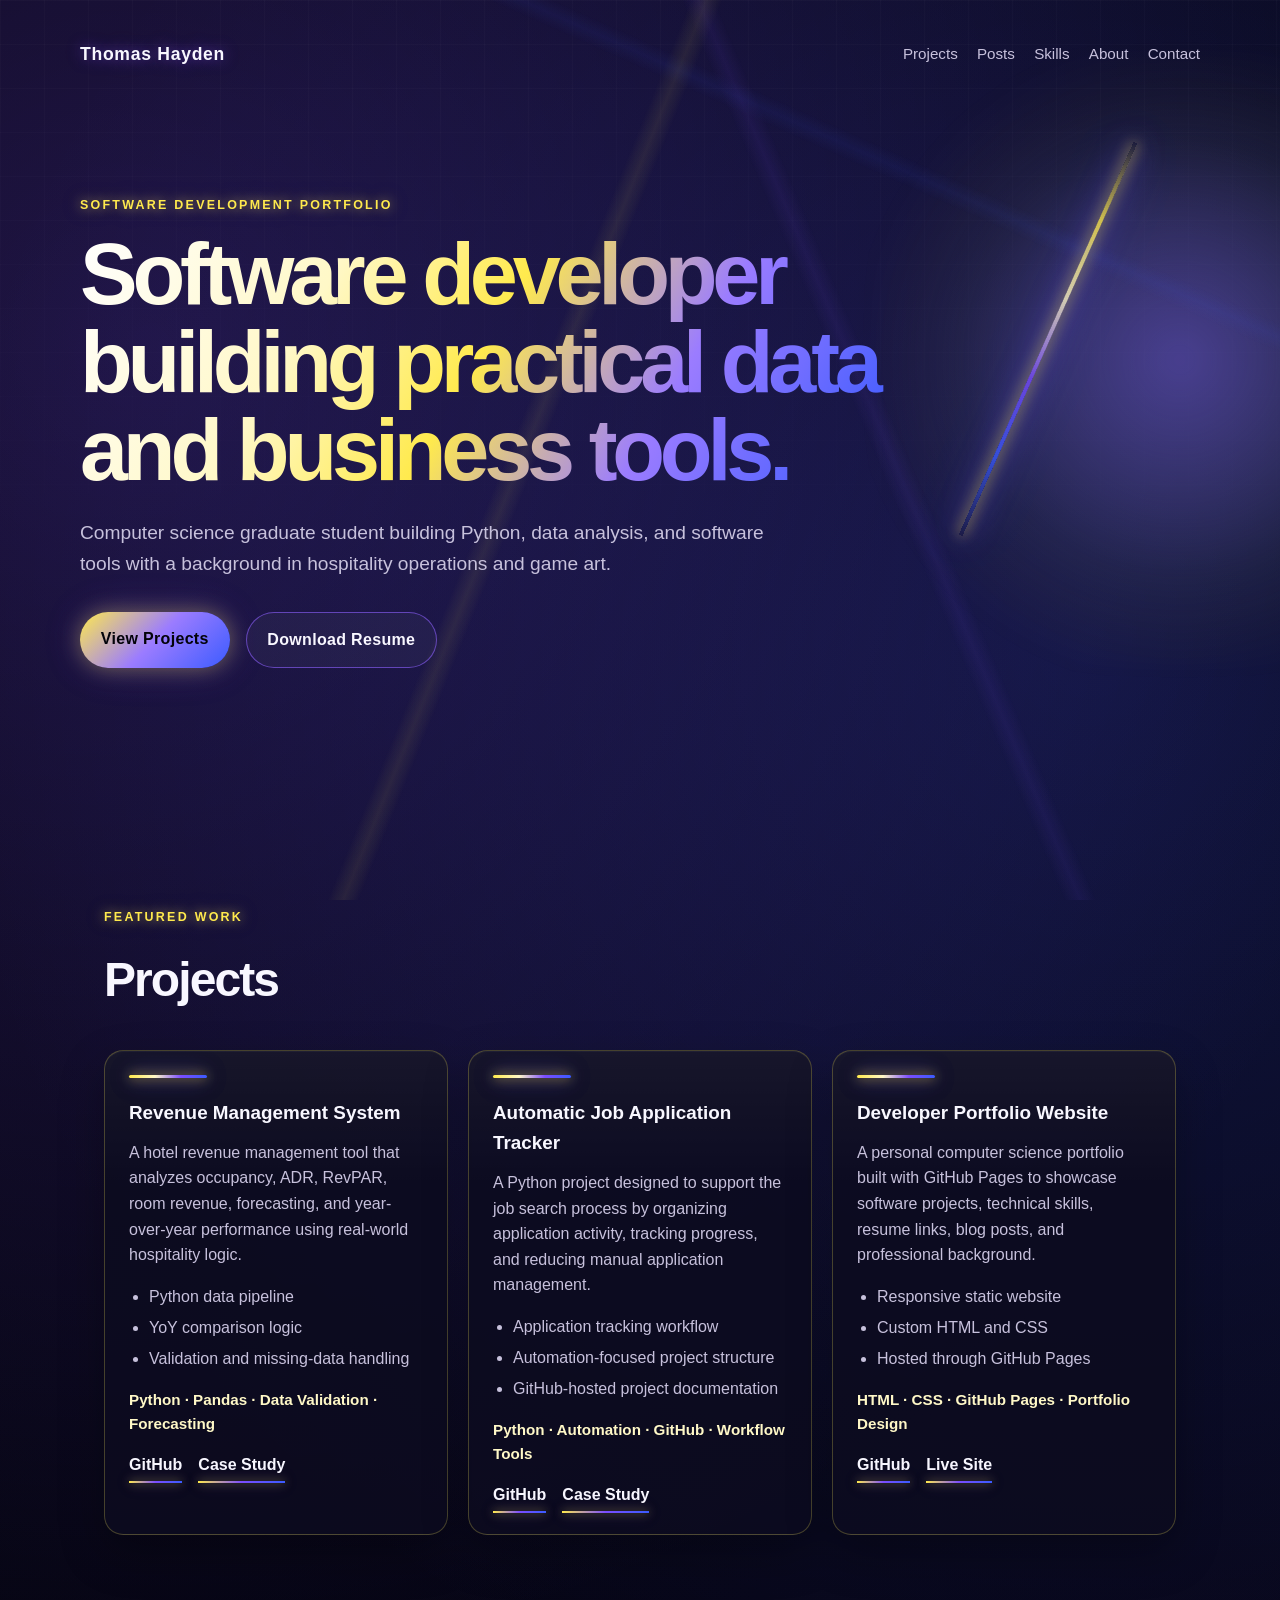
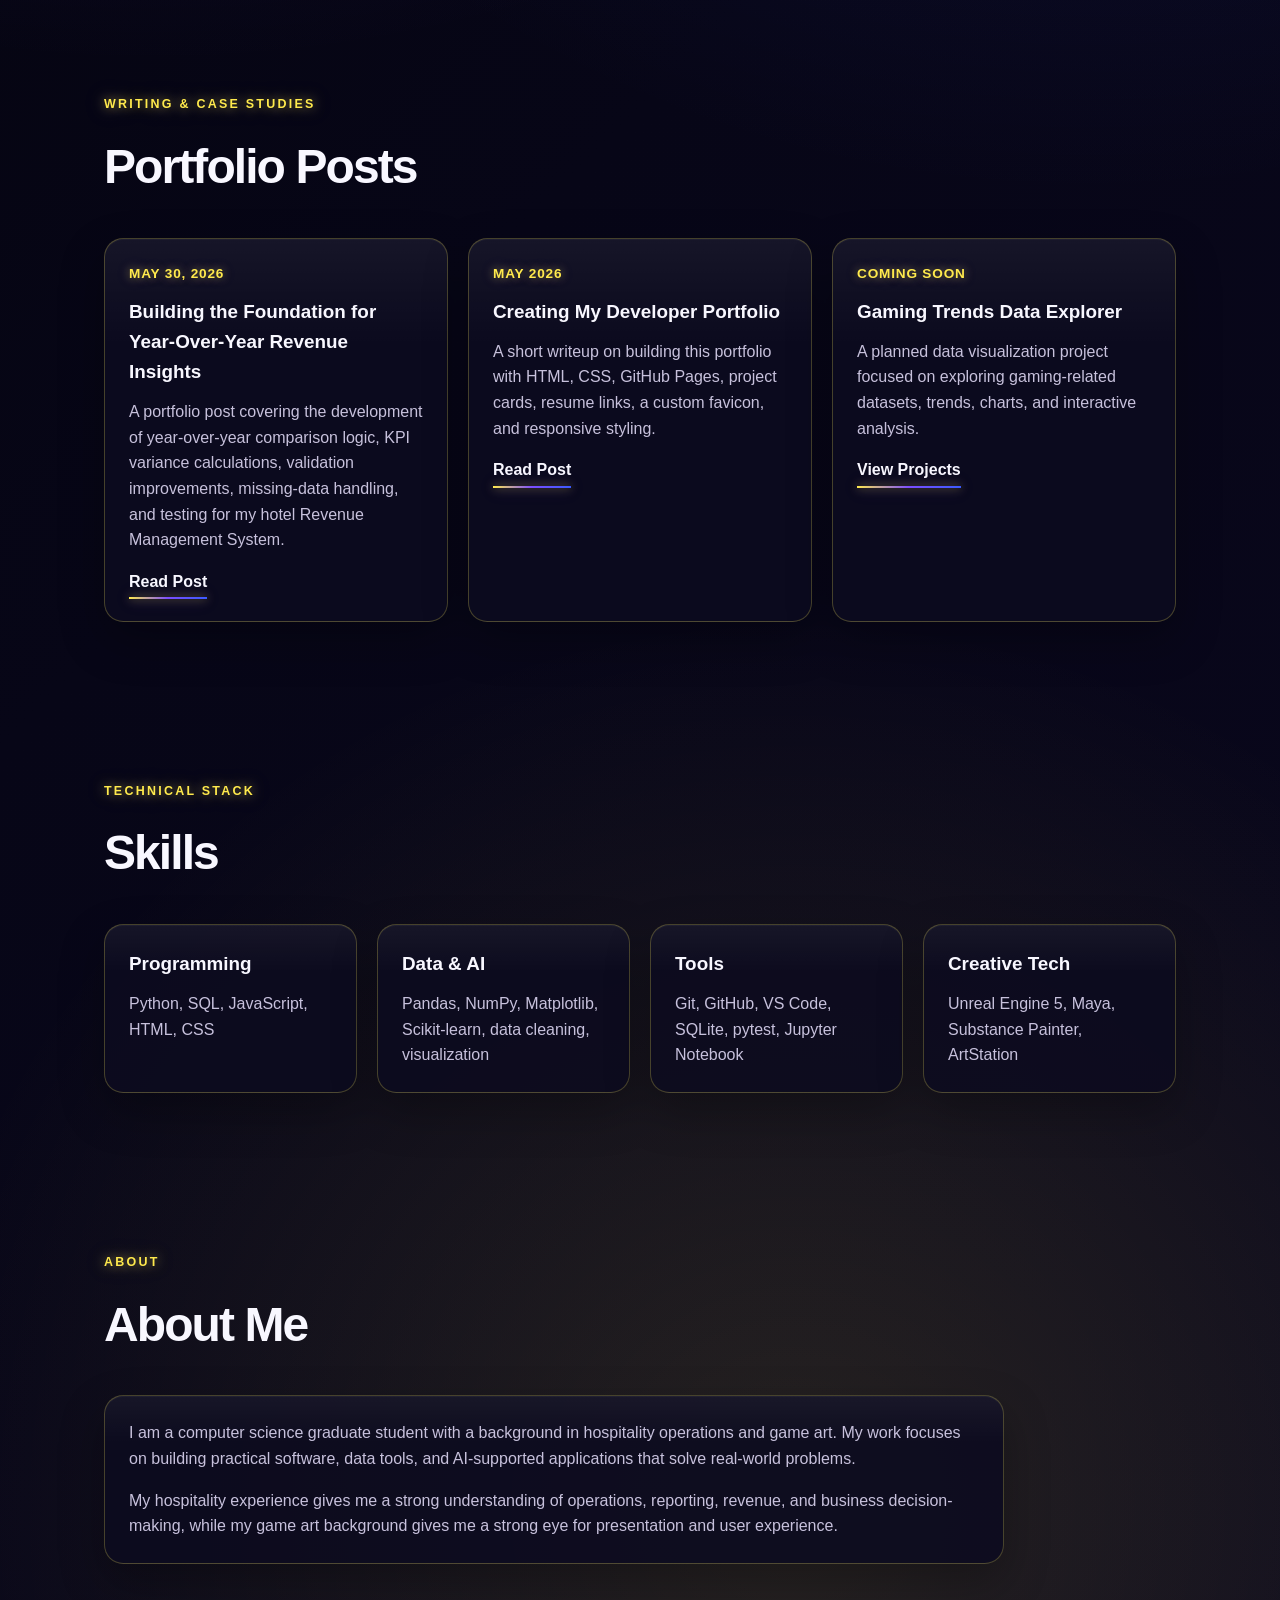
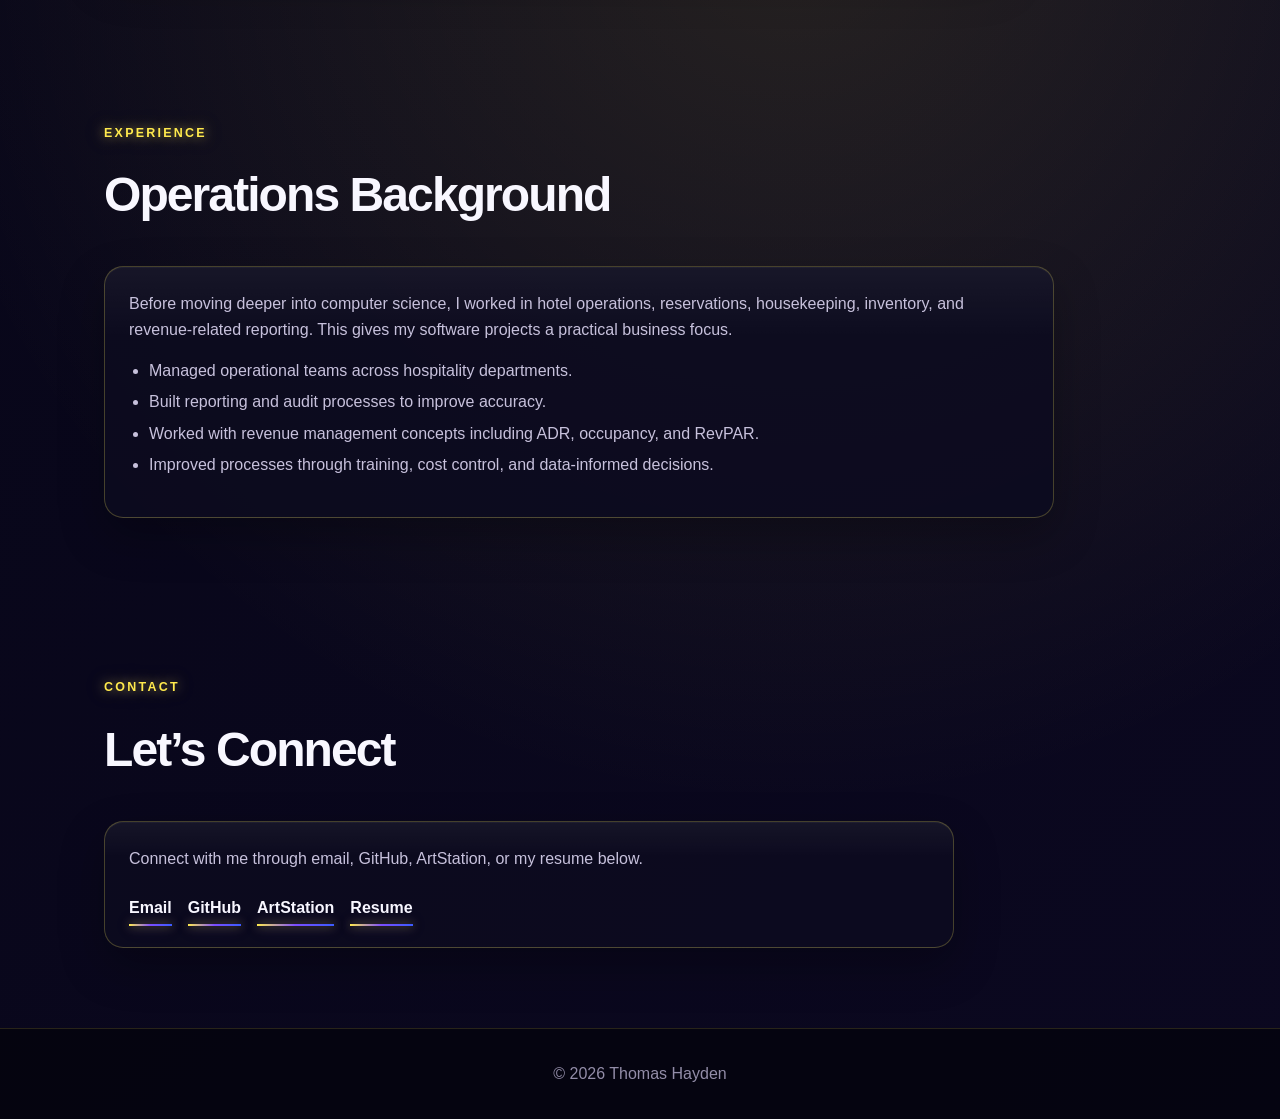
==== commit 23a537b0: "Update portfolio references and stylesheet version" ====
--- a/index.html
+++ b/index.html
@@ -16,7 +16,7 @@
   <link rel="apple-touch-icon" href="apple-touch-icon.png" />
   <link rel="manifest" href="site.webmanifest" />
 
-  <link rel="stylesheet" href="style.css?v=4" />
+  <link rel="stylesheet" href="style.css?v=5" />
 </head>
 
 <body>
@@ -35,7 +35,7 @@
     </nav>
 
     <section class="hero">
-      <p class="eyebrow">Computer Science Portfolio</p>
+      <p class="eyebrow">Software Development Portfolio</p>
 
       <h1>Software developer building practical data and business tools.</h1>
 
@@ -243,8 +243,7 @@
 
       <div class="contact-card">
         <p>
-          I am open to entry-level software development, data analysis, AI,
-          and technical support opportunities.
+          Connect with me through email, GitHub, ArtStation, or my resume below.
         </p>
 
         <div class="contact-links">
--- a/style.css
+++ b/style.css
@@ -5,27 +5,32 @@
 }
 
 :root {
-  --bg: #050408;
-  --bg-2: #0d0718;
-  --panel: rgba(22, 15, 36, 0.9);
-  --panel-strong: rgba(34, 22, 55, 0.95);
-
-  --border: rgba(255, 214, 64, 0.22);
-  --border-strong: rgba(255, 46, 99, 0.55);
-
-  --text: #f8f3ff;
-  --muted: #cbbdd8;
-  --muted-2: #a99ab9;
-
-  --purple: #9d4dff;
-  --violet: #6f2cff;
-  --pink: #ff2e63;
-  --red: #ff1744;
-  --yellow: #ffd640;
-  --gold: #ffb000;
-
-  --electric: #ffd640;
-  --shadow: rgba(255, 214, 64, 0.25);
+  --bg: #03030a;
+  --bg-2: #070617;
+  --bg-3: #0b0820;
+
+  --panel: rgba(13, 12, 32, 0.9);
+  --panel-strong: rgba(18, 16, 44, 0.96);
+
+  --border: rgba(255, 238, 88, 0.24);
+  --border-strong: rgba(141, 96, 255, 0.6);
+
+  --text: #f8f7ff;
+  --muted: #c7c1dc;
+  --muted-2: #938da8;
+
+  --purple: #7b4dff;
+  --deep-purple: #3d1d91;
+  --violet: #9b7cff;
+  --blue: #2d46ff;
+  --electric-blue: #3b5bff;
+  --yellow: #ffea4d;
+  --gold: #ffc400;
+  --white-hot: #fff8c7;
+
+  --shadow-purple: rgba(123, 77, 255, 0.28);
+  --shadow-yellow: rgba(255, 234, 77, 0.28);
+  --shadow-blue: rgba(59, 91, 255, 0.22);
 }
 
 html {
@@ -35,10 +40,10 @@
 body {
   font-family: Arial, Helvetica, sans-serif;
   background:
-    radial-gradient(circle at 12% 10%, rgba(157, 77, 255, 0.24), transparent 32%),
-    radial-gradient(circle at 88% 18%, rgba(255, 46, 99, 0.18), transparent 30%),
-    radial-gradient(circle at 70% 85%, rgba(255, 214, 64, 0.1), transparent 30%),
-    linear-gradient(135deg, var(--bg), var(--bg-2) 45%, #12091f);
+    radial-gradient(circle at 12% 8%, rgba(123, 77, 255, 0.24), transparent 32%),
+    radial-gradient(circle at 85% 15%, rgba(59, 91, 255, 0.18), transparent 30%),
+    radial-gradient(circle at 62% 72%, rgba(255, 234, 77, 0.12), transparent 28%),
+    linear-gradient(135deg, var(--bg), var(--bg-2) 42%, var(--bg-3));
   color: var(--text);
   line-height: 1.6;
   min-height: 100vh;
@@ -53,7 +58,7 @@
     linear-gradient(rgba(255, 255, 255, 0.025) 1px, transparent 1px),
     linear-gradient(90deg, rgba(255, 255, 255, 0.025) 1px, transparent 1px);
   background-size: 44px 44px;
-  mask-image: linear-gradient(to bottom, rgba(0, 0, 0, 0.9), transparent 75%);
+  mask-image: linear-gradient(to bottom, rgba(0, 0, 0, 0.92), transparent 75%);
 }
 
 body::after {
@@ -62,8 +67,9 @@
   inset: 0;
   pointer-events: none;
   background:
-    linear-gradient(115deg, transparent 0%, transparent 42%, rgba(255, 214, 64, 0.06) 43%, transparent 44%),
-    linear-gradient(65deg, transparent 0%, transparent 64%, rgba(255, 46, 99, 0.06) 65%, transparent 66%);
+    linear-gradient(112deg, transparent 0%, transparent 42%, rgba(255, 234, 77, 0.08) 43%, transparent 44%),
+    linear-gradient(67deg, transparent 0%, transparent 64%, rgba(123, 77, 255, 0.08) 65%, transparent 66%),
+    linear-gradient(24deg, transparent 0%, transparent 76%, rgba(59, 91, 255, 0.07) 77%, transparent 78%);
 }
 
 a {
@@ -81,31 +87,39 @@
 .site-header::before {
   content: "";
   position: absolute;
-  width: 560px;
-  height: 560px;
-  right: -180px;
-  top: 80px;
-  background:
-    radial-gradient(circle, rgba(157, 77, 255, 0.28), transparent 55%),
-    radial-gradient(circle, rgba(255, 46, 99, 0.2), transparent 70%),
-    radial-gradient(circle, rgba(255, 214, 64, 0.14), transparent 75%);
+  width: 620px;
+  height: 620px;
+  right: -210px;
+  top: 50px;
+  background:
+    radial-gradient(circle, rgba(123, 77, 255, 0.28), transparent 50%),
+    radial-gradient(circle, rgba(59, 91, 255, 0.2), transparent 62%),
+    radial-gradient(circle, rgba(255, 234, 77, 0.14), transparent 76%);
   filter: blur(8px);
 }
 
 .site-header::after {
   content: "";
   position: absolute;
-  width: 3px;
-  height: 390px;
+  width: 4px;
+  height: 430px;
   right: 18%;
-  top: 17%;
-  background: linear-gradient(to bottom, transparent, var(--yellow), var(--pink), var(--purple), transparent);
+  top: 15%;
+  background: linear-gradient(
+    to bottom,
+    transparent,
+    var(--yellow),
+    var(--white-hot),
+    var(--purple),
+    var(--electric-blue),
+    transparent
+  );
   box-shadow:
     0 0 14px var(--yellow),
-    0 0 26px var(--pink),
-    0 0 48px var(--purple);
+    0 0 28px var(--purple),
+    0 0 50px var(--electric-blue);
   transform: rotate(24deg);
-  opacity: 0.72;
+  opacity: 0.78;
 }
 
 .nav,
@@ -130,8 +144,8 @@
   font-size: 1.1rem;
   color: var(--text);
   text-shadow:
-    0 0 14px rgba(157, 77, 255, 0.45),
-    0 0 24px rgba(255, 214, 64, 0.18);
+    0 0 14px rgba(123, 77, 255, 0.55),
+    0 0 26px rgba(255, 234, 77, 0.22);
 }
 
 .nav-links {
@@ -153,13 +167,13 @@
   bottom: -0.35rem;
   width: 0;
   height: 2px;
-  background: linear-gradient(90deg, var(--yellow), var(--pink), var(--purple));
-  box-shadow: 0 0 10px rgba(255, 214, 64, 0.45);
+  background: linear-gradient(90deg, var(--yellow), var(--purple), var(--electric-blue));
+  box-shadow: 0 0 10px rgba(255, 234, 77, 0.5);
   transition: width 0.2s ease;
 }
 
 .nav-links a:hover {
-  color: var(--text);
+  color: var(--white-hot);
 }
 
 .nav-links a:hover::after {
@@ -179,7 +193,9 @@
   letter-spacing: 0.18em;
   font-size: 0.78rem;
   margin-bottom: 0.85rem;
-  text-shadow: 0 0 14px rgba(255, 214, 64, 0.45);
+  text-shadow:
+    0 0 12px rgba(255, 234, 77, 0.65),
+    0 0 22px rgba(123, 77, 255, 0.35);
 }
 
 .hero h1 {
@@ -188,7 +204,14 @@
   line-height: 1.02;
   margin-bottom: 1.5rem;
   letter-spacing: -0.06em;
-  background: linear-gradient(120deg, #ffffff, #e7d2ff 36%, var(--yellow) 58%, var(--pink) 74%, var(--purple));
+  background: linear-gradient(
+    120deg,
+    #ffffff,
+    var(--white-hot) 26%,
+    var(--yellow) 44%,
+    var(--violet) 64%,
+    var(--electric-blue) 88%
+  );
   -webkit-background-clip: text;
   color: transparent;
 }
@@ -216,7 +239,8 @@
   transition:
     transform 0.2s ease,
     box-shadow 0.2s ease,
-    border-color 0.2s ease;
+    border-color 0.2s ease,
+    color 0.2s ease;
 }
 
 .button:hover {
@@ -224,15 +248,18 @@
 }
 
 .button.primary {
-  background: linear-gradient(135deg, var(--red), var(--purple), var(--yellow));
-  color: #050408;
-  box-shadow: 0 0 28px rgba(255, 214, 64, 0.35);
+  background: linear-gradient(135deg, var(--yellow), var(--violet), var(--electric-blue));
+  color: #03030a;
+  box-shadow:
+    0 0 22px rgba(255, 234, 77, 0.36),
+    0 0 38px rgba(123, 77, 255, 0.24);
 }
 
 .button.primary:hover {
   box-shadow:
-    0 0 24px rgba(255, 46, 99, 0.45),
-    0 0 42px rgba(255, 214, 64, 0.35);
+    0 0 26px rgba(255, 234, 77, 0.55),
+    0 0 46px rgba(123, 77, 255, 0.42),
+    0 0 60px rgba(59, 91, 255, 0.28);
 }
 
 .button.secondary {
@@ -243,9 +270,10 @@
 
 .button.secondary:hover {
   border-color: var(--yellow);
-  box-shadow:
-    0 0 20px rgba(157, 77, 255, 0.28),
-    0 0 26px rgba(255, 214, 64, 0.16);
+  color: var(--white-hot);
+  box-shadow:
+    0 0 20px rgba(123, 77, 255, 0.32),
+    0 0 26px rgba(255, 234, 77, 0.18);
 }
 
 .section {
@@ -289,7 +317,7 @@
   border-radius: 1.2rem;
   padding: 1.5rem;
   box-shadow:
-    0 18px 45px rgba(0, 0, 0, 0.25),
+    0 18px 45px rgba(0, 0, 0, 0.28),
     inset 0 1px 0 rgba(255, 255, 255, 0.04);
 }
 
@@ -310,7 +338,8 @@
   content: "";
   position: absolute;
   inset: 0;
-  background: linear-gradient(135deg, rgba(255, 214, 64, 0.08), transparent 34%, rgba(157, 77, 255, 0.08));
+  background:
+    linear-gradient(135deg, rgba(255, 234, 77, 0.09), transparent 32%, rgba(123, 77, 255, 0.1), rgba(59, 91, 255, 0.06));
   opacity: 0;
   transition: opacity 0.2s ease;
 }
@@ -319,11 +348,12 @@
 .post-card:hover,
 .skill-card:hover {
   transform: translateY(-5px);
-  border-color: rgba(255, 214, 64, 0.55);
-  box-shadow:
-    0 24px 60px rgba(0, 0, 0, 0.32),
-    0 0 32px rgba(157, 77, 255, 0.2),
-    0 0 20px rgba(255, 214, 64, 0.12);
+  border-color: rgba(255, 234, 77, 0.58);
+  box-shadow:
+    0 24px 60px rgba(0, 0, 0, 0.34),
+    0 0 32px rgba(123, 77, 255, 0.24),
+    0 0 24px rgba(255, 234, 77, 0.16),
+    0 0 34px rgba(59, 91, 255, 0.14);
 }
 
 .project-card:hover::before,
@@ -341,13 +371,14 @@
 
 .card-topline {
   height: 3px;
-  width: 70px;
+  width: 78px;
   border-radius: 999px;
-  background: linear-gradient(90deg, var(--yellow), var(--pink), var(--purple));
+  background: linear-gradient(90deg, var(--yellow), var(--white-hot), var(--purple), var(--electric-blue));
   margin-bottom: 1.2rem;
   box-shadow:
-    0 0 12px rgba(255, 214, 64, 0.75),
-    0 0 18px rgba(255, 46, 99, 0.55);
+    0 0 12px rgba(255, 234, 77, 0.8),
+    0 0 20px rgba(123, 77, 255, 0.55),
+    0 0 28px rgba(59, 91, 255, 0.35);
 }
 
 .project-card h3,
@@ -380,7 +411,7 @@
 
 .tech {
   font-weight: 800;
-  color: #f1e7ff !important;
+  color: var(--white-hot) !important;
   margin-bottom: 1rem;
   font-size: 0.95rem;
 }
@@ -403,8 +434,10 @@
   bottom: -0.15rem;
   width: 100%;
   height: 2px;
-  background: linear-gradient(90deg, var(--yellow), var(--pink), var(--purple));
-  box-shadow: 0 0 10px rgba(255, 214, 64, 0.55);
+  background: linear-gradient(90deg, var(--yellow), var(--purple), var(--electric-blue));
+  box-shadow:
+    0 0 10px rgba(255, 234, 77, 0.58),
+    0 0 16px rgba(123, 77, 255, 0.38);
 }
 
 .project-links a:hover,
@@ -420,7 +453,9 @@
   margin-bottom: 0.75rem;
   letter-spacing: 0.06em;
   text-transform: uppercase;
-  text-shadow: 0 0 10px rgba(255, 214, 64, 0.35);
+  text-shadow:
+    0 0 10px rgba(255, 234, 77, 0.48),
+    0 0 16px rgba(123, 77, 255, 0.24);
 }
 
 .post-card a {
@@ -456,13 +491,112 @@
   text-align: center;
   padding: 2rem;
   color: var(--muted-2);
-  border-top: 1px solid rgba(255, 214, 64, 0.14);
-  background: rgba(7, 5, 13, 0.65);
+  border-top: 1px solid rgba(255, 234, 77, 0.14);
+  background: rgba(3, 3, 10, 0.7);
 }
 
 ::selection {
   background: var(--yellow);
-  color: #050408;
+  color: #03030a;
+}
+
+/* Blog post styling */
+
+.blog-header {
+  min-height: 70vh;
+}
+
+.blog-hero {
+  padding-top: 5rem;
+}
+
+.blog-post {
+  max-width: 900px;
+}
+
+.blog-post h2 {
+  margin-top: 3rem;
+  margin-bottom: 1rem;
+  font-size: clamp(1.6rem, 3vw, 2.2rem);
+}
+
+.blog-post p {
+  color: var(--muted);
+  margin-bottom: 1.1rem;
+}
+
+.blog-post code {
+  color: var(--yellow);
+  background: rgba(255, 234, 77, 0.08);
+  border: 1px solid rgba(255, 234, 77, 0.18);
+  padding: 0.1rem 0.35rem;
+  border-radius: 0.35rem;
+}
+
+.post-meta {
+  background:
+    linear-gradient(180deg, rgba(255, 255, 255, 0.045), transparent 28%),
+    var(--panel);
+  border: 1px solid var(--border);
+  border-radius: 1.2rem;
+  padding: 1.5rem;
+  margin-bottom: 2rem;
+}
+
+.flow-card {
+  background:
+    linear-gradient(180deg, rgba(255, 255, 255, 0.045), transparent 28%),
+    var(--panel);
+  border: 1px solid var(--border);
+  border-radius: 1.2rem;
+  padding: 1.5rem;
+  margin: 1.5rem 0 2rem;
+  text-align: center;
+}
+
+.flow-card p {
+  color: var(--text);
+  font-weight: 800;
+  margin-bottom: 0.35rem;
+}
+
+.flow-card span {
+  display: block;
+  color: var(--yellow);
+  font-size: 1.5rem;
+  margin: 0.3rem 0;
+  text-shadow:
+    0 0 12px rgba(255, 234, 77, 0.55),
+    0 0 18px rgba(123, 77, 255, 0.35);
+}
+
+.table-wrap {
+  overflow-x: auto;
+  margin: 1.5rem 0 2rem;
+  border-radius: 1.2rem;
+  border: 1px solid var(--border);
+}
+
+table {
+  width: 100%;
+  border-collapse: collapse;
+  background: var(--panel);
+}
+
+th,
+td {
+  padding: 1rem;
+  text-align: left;
+  border-bottom: 1px solid rgba(255, 234, 77, 0.12);
+}
+
+th {
+  color: var(--yellow);
+  background: rgba(255, 234, 77, 0.08);
+}
+
+td {
+  color: var(--muted);
 }
 
 @media (max-width: 950px) {
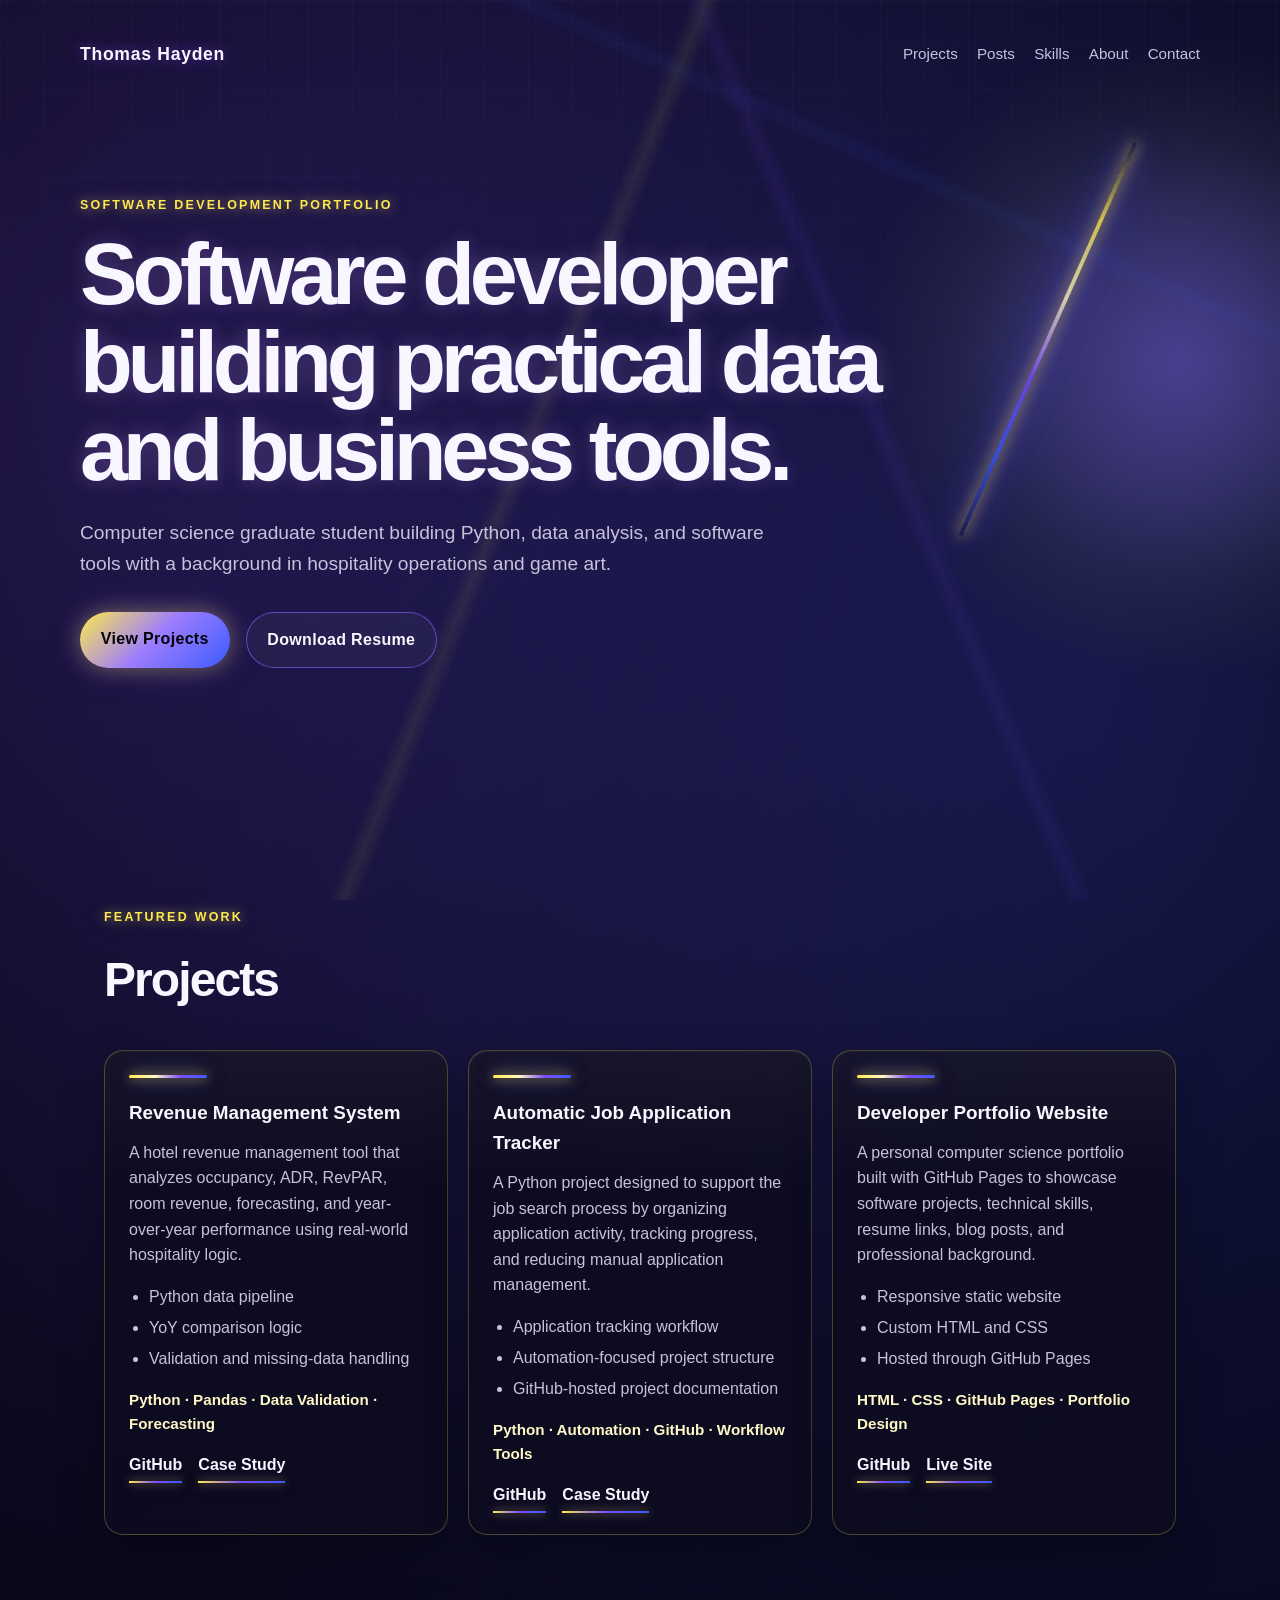
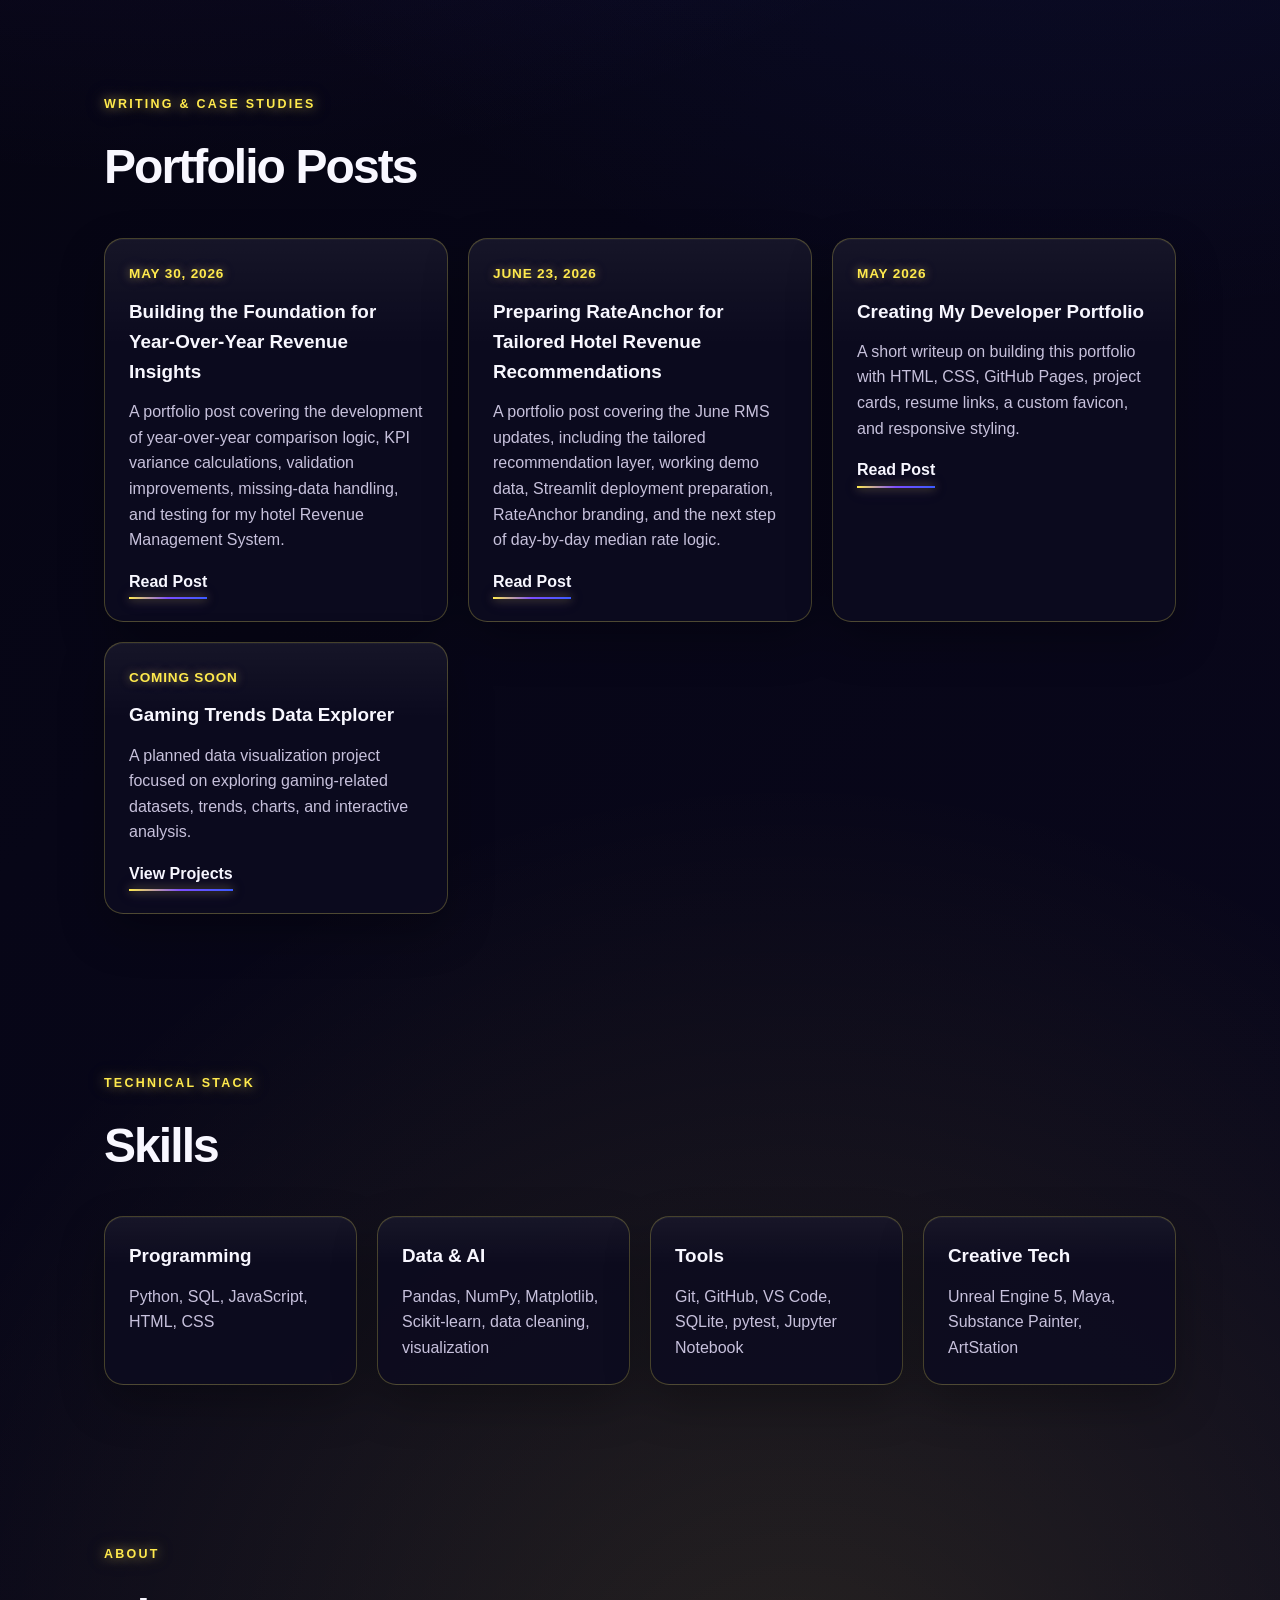
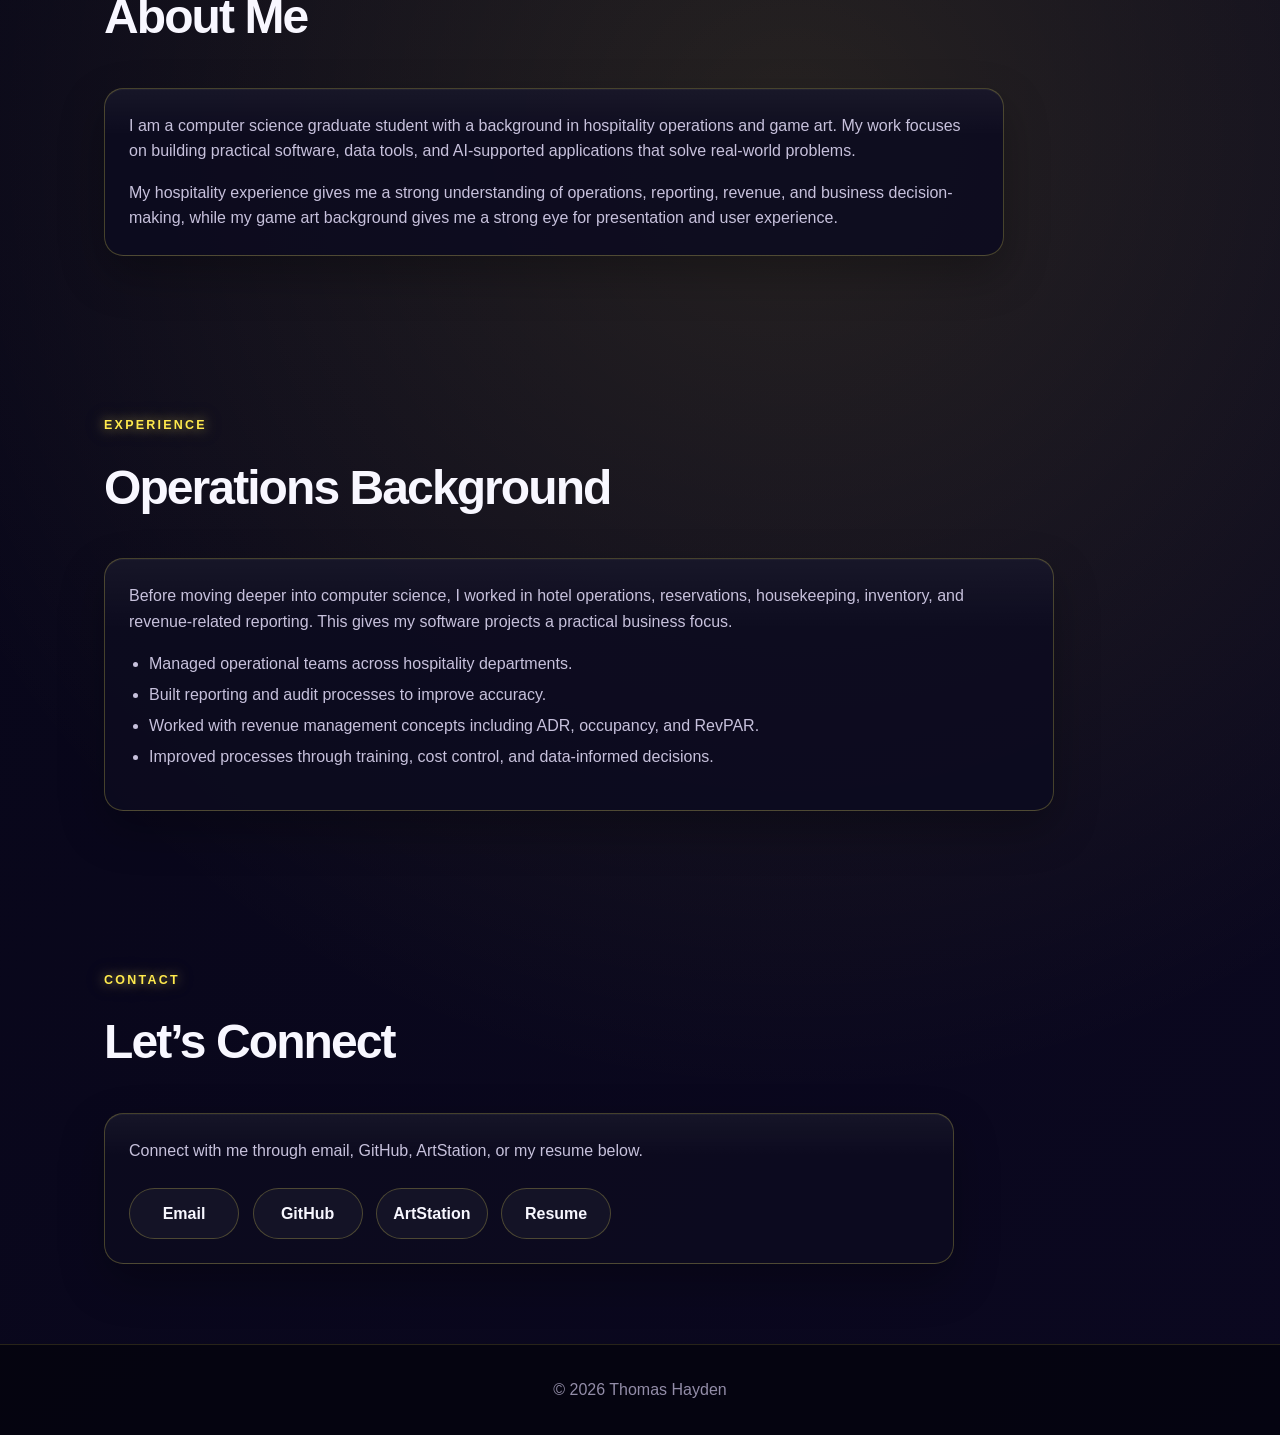
==== commit f03ba04e: "Add new article for RateAnchor updates" ====
--- a/index.html
+++ b/index.html
@@ -139,7 +139,18 @@
           </p>
           <a href="posts/rms-yoy-revenue-insights.html">Read Post</a>
         </article>
-
+        
+        <article class="post-card">
+          <p class="post-date">June 23, 2026</p>
+          <h3>Preparing RateAnchor for Tailored Hotel Revenue Recommendations</h3>
+          <p>
+            A portfolio post covering the June RMS updates, including the tailored recommendation
+            layer, working demo data, Streamlit deployment preparation, RateAnchor branding,
+            and the next step of day-by-day median rate logic.
+          </p>
+          <a href="posts/rms-tailored-rate-recommendations.html">Read Post</a>
+        </article>
+        
         <article class="post-card">
           <p class="post-date">May 2026</p>
           <h3>Creating My Developer Portfolio</h3>
--- a/style.css
+++ b/style.css
@@ -204,16 +204,10 @@
   line-height: 1.02;
   margin-bottom: 1.5rem;
   letter-spacing: -0.06em;
-  background: linear-gradient(
-    120deg,
-    #ffffff,
-    var(--white-hot) 26%,
-    var(--yellow) 44%,
-    var(--violet) 64%,
-    var(--electric-blue) 88%
-  );
-  -webkit-background-clip: text;
-  color: transparent;
+  color: var(--text);
+  text-shadow:
+    0 0 18px rgba(123, 77, 255, 0.28),
+    0 0 26px rgba(255, 234, 77, 0.12);
 }
 
 .hero-text {
@@ -224,7 +218,6 @@
 }
 
 .hero-buttons,
-.contact-links,
 .project-links {
   display: flex;
   flex-wrap: wrap;
@@ -417,7 +410,6 @@
 }
 
 .project-links a,
-.contact-links a,
 .post-card a {
   color: var(--text);
   font-weight: 800;
@@ -426,7 +418,6 @@
 }
 
 .project-links a::after,
-.contact-links a::after,
 .post-card a::after {
   content: "";
   position: absolute;
@@ -441,7 +432,6 @@
 }
 
 .project-links a:hover,
-.contact-links a:hover,
 .post-card a:hover {
   color: var(--yellow);
 }
@@ -485,6 +475,43 @@
 
 .contact-card p {
   margin-bottom: 1.5rem;
+}
+
+.contact-links {
+  display: flex;
+  flex-wrap: wrap;
+  gap: 0.85rem;
+}
+
+.contact-links a {
+  display: inline-flex;
+  align-items: center;
+  justify-content: center;
+  min-width: 110px;
+  padding: 0.75rem 1rem;
+  border: 1px solid var(--border);
+  border-radius: 999px;
+  background: rgba(255, 255, 255, 0.04);
+  color: var(--text);
+  font-weight: 800;
+  transition:
+    transform 0.2s ease,
+    border-color 0.2s ease,
+    box-shadow 0.2s ease,
+    color 0.2s ease;
+}
+
+.contact-links a:hover {
+  transform: translateY(-2px);
+  color: var(--yellow);
+  border-color: var(--yellow);
+  box-shadow:
+    0 0 18px rgba(255, 234, 77, 0.2),
+    0 0 24px rgba(123, 77, 255, 0.18);
+}
+
+.contact-links a::after {
+  display: none;
 }
 
 footer {
@@ -646,4 +673,8 @@
   .section {
     padding: 4rem 1rem;
   }
-}
+
+  .contact-links a {
+    min-width: 100%;
+  }
+}
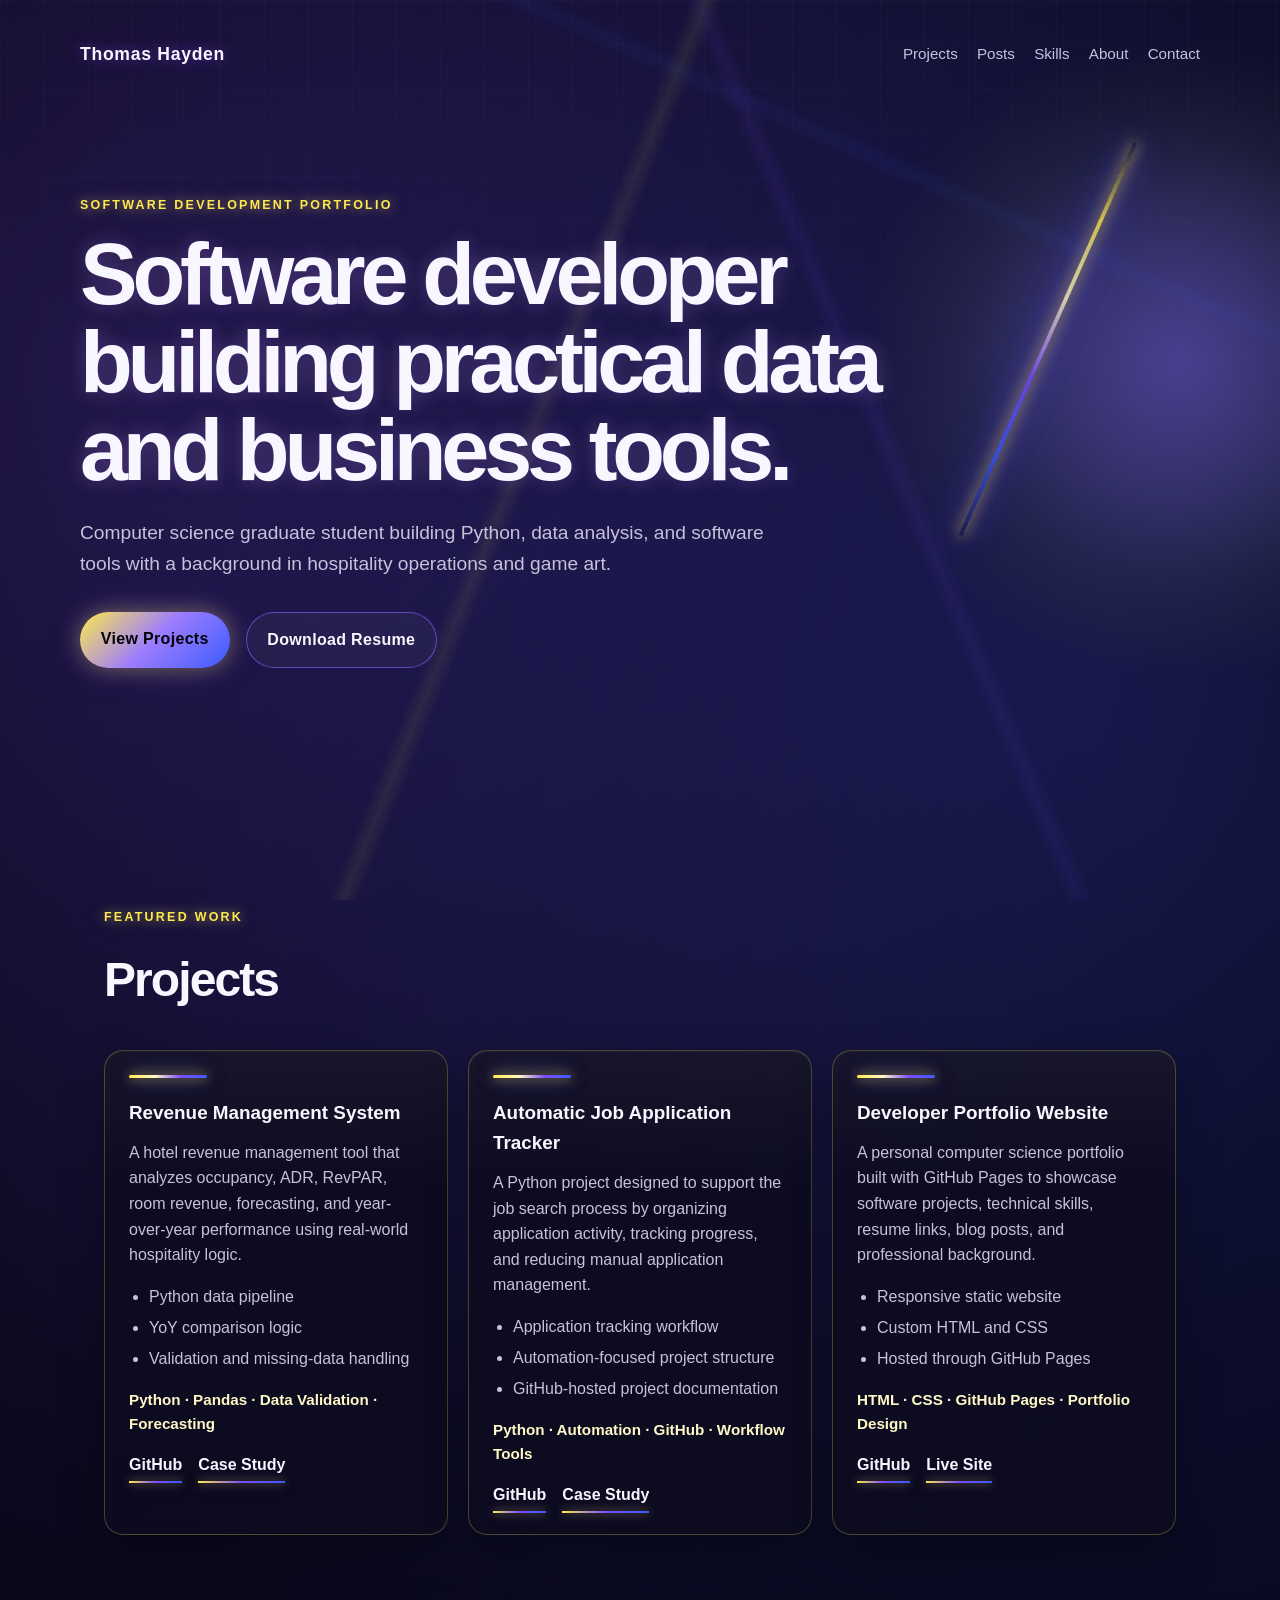
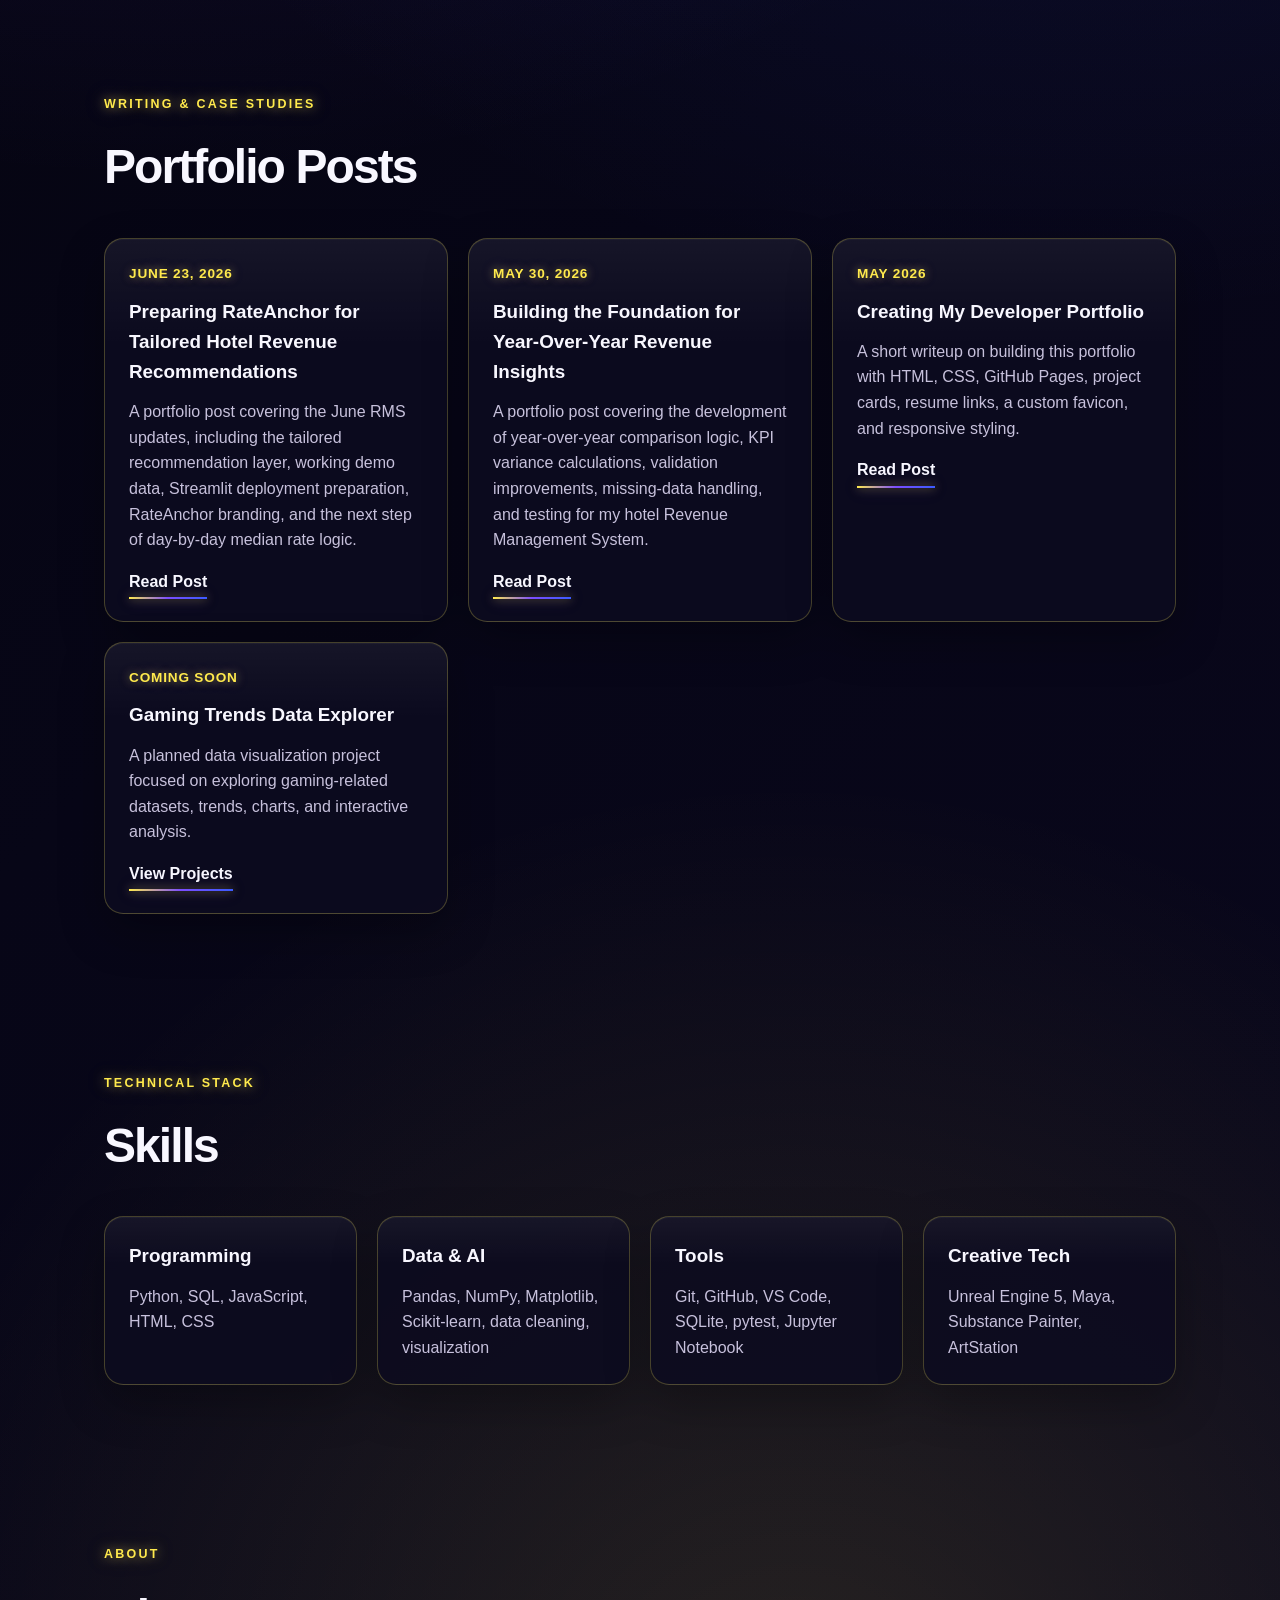
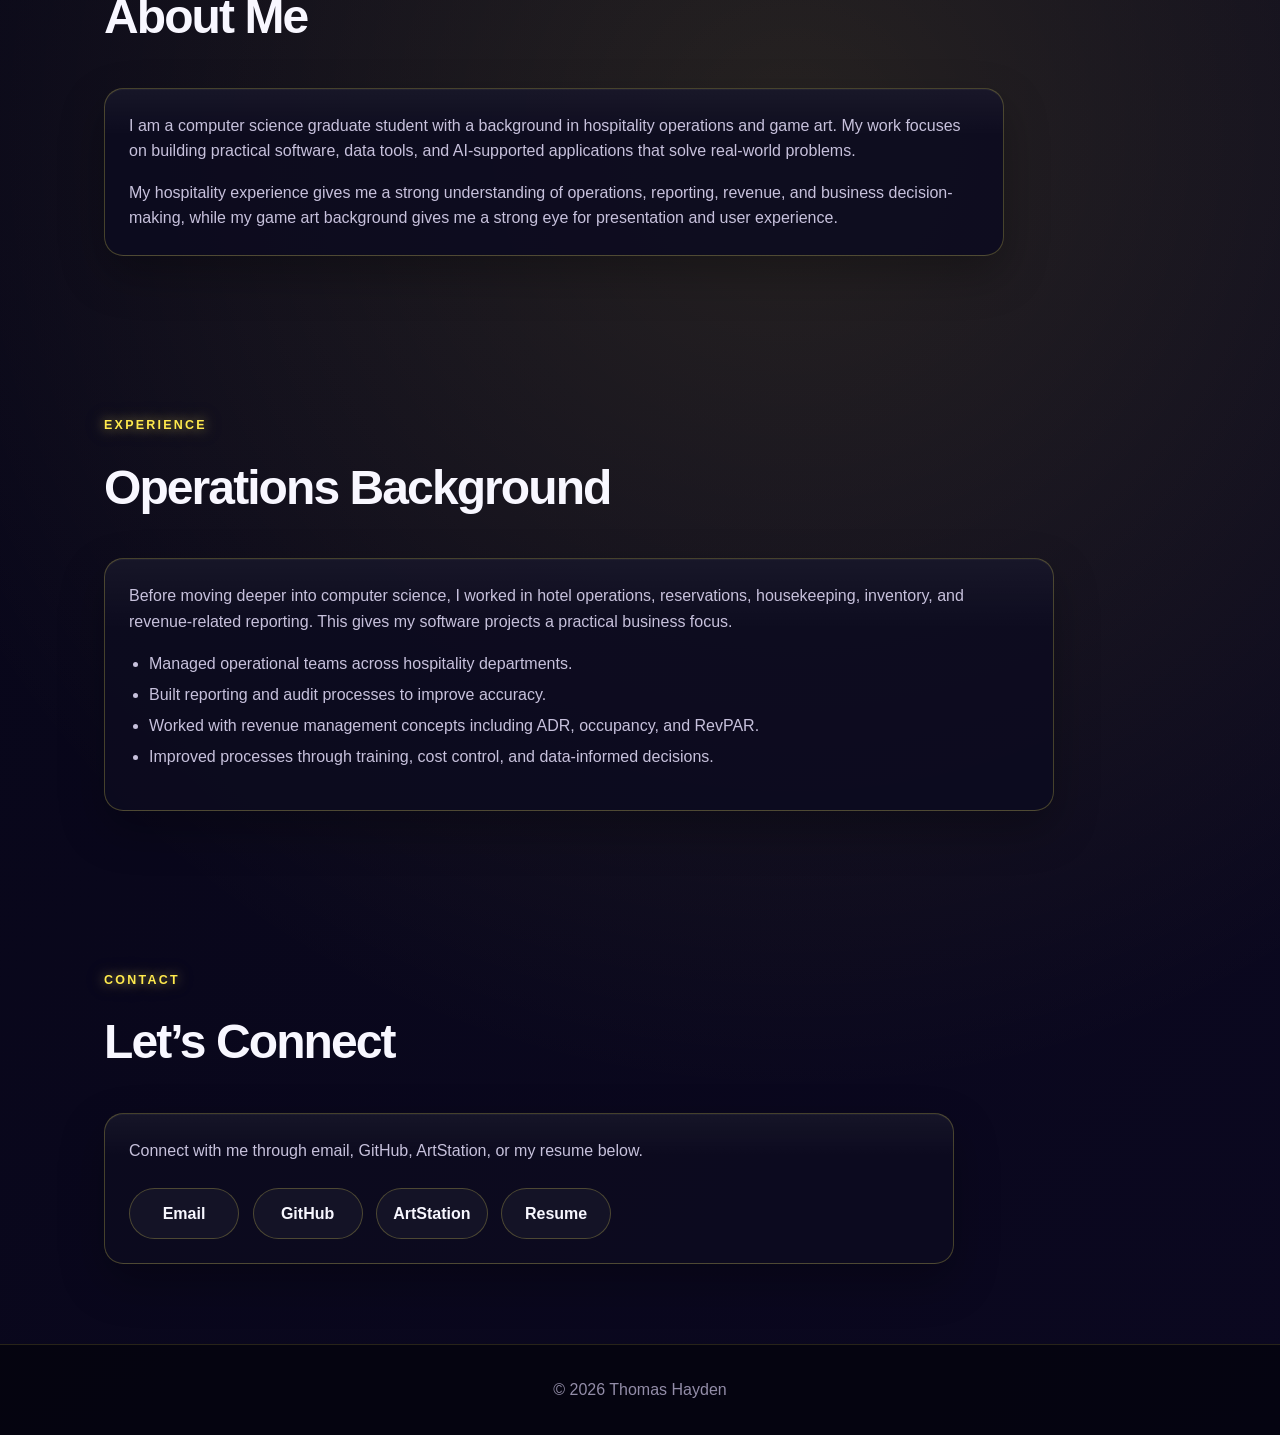
==== commit aaf27e58: "Remove duplicate portfolio post entry" ====
--- a/index.html
+++ b/index.html
@@ -128,7 +128,18 @@
       </div>
 
       <div class="post-grid">
-
+        
+        <article class="post-card">
+          <p class="post-date">June 23, 2026</p>
+          <h3>Preparing RateAnchor for Tailored Hotel Revenue Recommendations</h3>
+          <p>
+            A portfolio post covering the June RMS updates, including the tailored recommendation
+            layer, working demo data, Streamlit deployment preparation, RateAnchor branding,
+            and the next step of day-by-day median rate logic.
+          </p>
+          <a href="posts/rms-tailored-rate-recommendations.html">Read Post</a>
+        </article>
+        
         <article class="post-card">
           <p class="post-date">May 30, 2026</p>
           <h3>Building the Foundation for Year-Over-Year Revenue Insights</h3>
@@ -139,18 +150,7 @@
           </p>
           <a href="posts/rms-yoy-revenue-insights.html">Read Post</a>
         </article>
-        
-        <article class="post-card">
-          <p class="post-date">June 23, 2026</p>
-          <h3>Preparing RateAnchor for Tailored Hotel Revenue Recommendations</h3>
-          <p>
-            A portfolio post covering the June RMS updates, including the tailored recommendation
-            layer, working demo data, Streamlit deployment preparation, RateAnchor branding,
-            and the next step of day-by-day median rate logic.
-          </p>
-          <a href="posts/rms-tailored-rate-recommendations.html">Read Post</a>
-        </article>
-        
+                
         <article class="post-card">
           <p class="post-date">May 2026</p>
           <h3>Creating My Developer Portfolio</h3>
